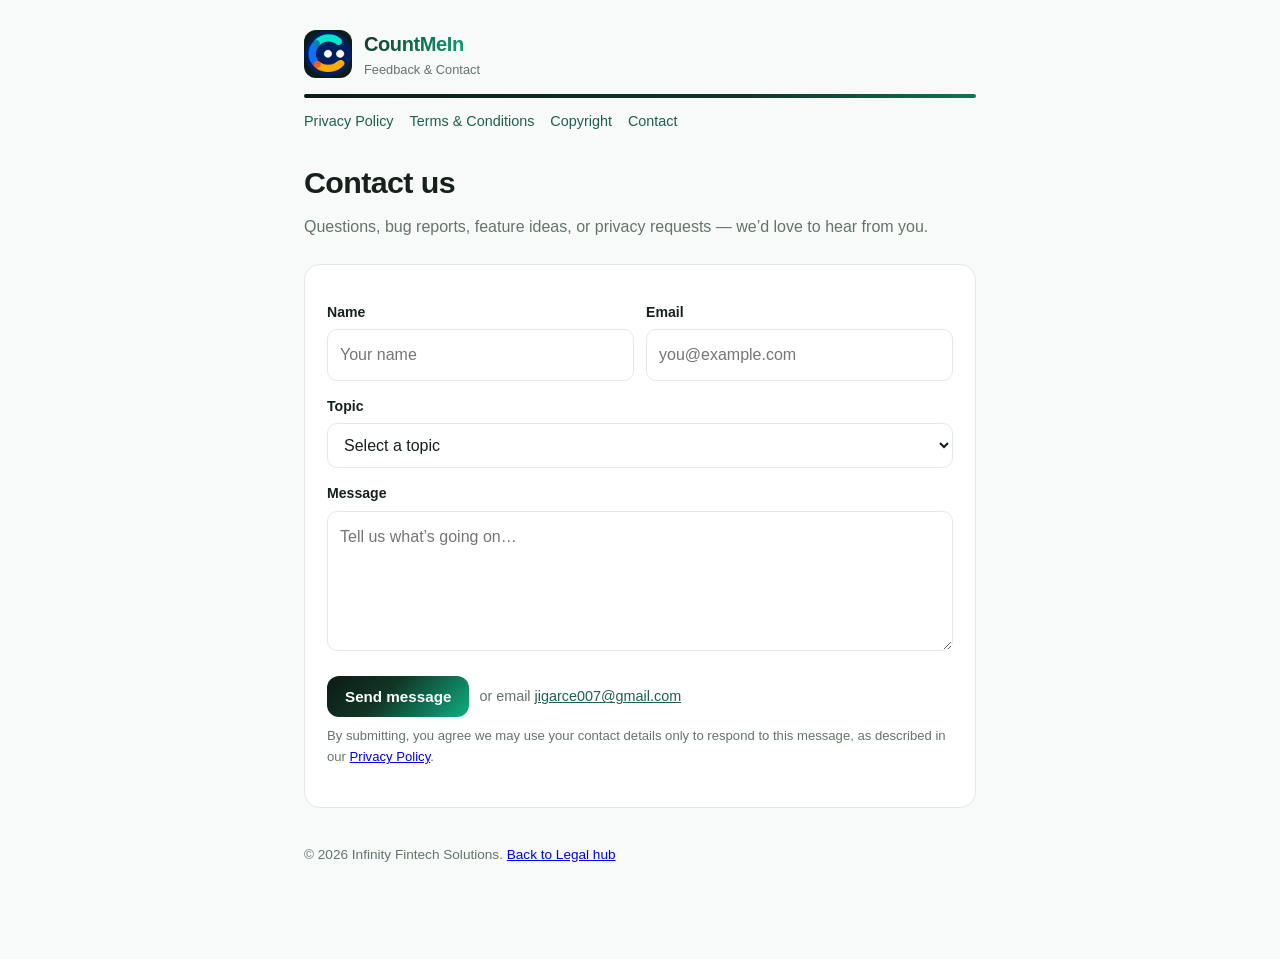
==== contact.html @ 488e845d "Tone down brand accents and add Contact/Feedback form. Replace the fake Monthly Spending card with a" ====
<!DOCTYPE html>
<html lang="en">
<head>
<meta charset="UTF-8">
<meta name="viewport" content="width=device-width, initial-scale=1.0">
<title>Contact &amp; Feedback | CountMeIn</title>
<meta name="description" content="Send feedback or contact Infinity Fintech Solutions about CountMeIn.">
<link rel="icon" href="logo.png" type="image/png">
<link rel="stylesheet" href="brand.css">
<style>
  :root {
    --bg: #F7FAF8;
    --card: #FFFFFF;
    --text: #17201A;
    --muted: #66736A;
    --border: #E3EAE5;
  }
  * { box-sizing: border-box; }
  body {
    margin: 0;
    font-family: -apple-system, BlinkMacSystemFont, "Segoe UI", Roboto, Helvetica, Arial, sans-serif;
    background: var(--bg);
    color: var(--text);
    line-height: 1.6;
  }
  .wrap { max-width: 720px; margin: 0 auto; padding: 28px 24px 80px; }
  h1 { font-size: 1.9rem; margin: 24px 0 8px; letter-spacing: -0.02em; }
  .lede { color: var(--muted); margin: 0 0 24px; }
  .panel {
    background: var(--card);
    border: 1px solid var(--border);
    border-radius: 16px;
    padding: 22px 22px 26px;
  }
  label {
    display: block;
    font-size: 0.88rem;
    font-weight: 600;
    margin: 14px 0 6px;
  }
  input, select, textarea {
    width: 100%;
    padding: 12px 12px;
    border: 1px solid var(--border);
    border-radius: 10px;
    font: inherit;
    background: #fff;
    color: var(--text);
  }
  input:focus, select:focus, textarea:focus {
    outline: 2px solid rgba(15, 175, 131, 0.35);
    border-color: var(--cmi-hero-3);
  }
  textarea { min-height: 140px; resize: vertical; }
  .row { display: grid; grid-template-columns: 1fr 1fr; gap: 12px; }
  @media (max-width: 560px) { .row { grid-template-columns: 1fr; } }
  .hint { font-size: 0.82rem; color: var(--muted); margin-top: 8px; }
  .actions { margin-top: 18px; display: flex; flex-wrap: wrap; gap: 10px; align-items: center; }
  .alt { font-size: 0.9rem; color: var(--muted); }
  .alt a { color: var(--accent); }
  footer {
    margin-top: 36px;
    color: var(--muted);
    font-size: 0.85rem;
  }
</style>
</head>
<body>
<div class="wrap">
  <a class="brand-lockup" href="index.html">
    <img src="logo.png" width="48" height="48" alt="CountMeIn logo">
    <div>
      <div class="name">CountMeIn</div>
      <div class="sub">Feedback &amp; Contact</div>
    </div>
  </a>
  <div class="brand-accent-bar" aria-hidden="true"></div>
  <nav class="legal-nav" aria-label="Legal documents">
    <a href="privacy.html">Privacy Policy</a>
    <a href="terms.html">Terms &amp; Conditions</a>
    <a href="copyright.html">Copyright</a>
    <a href="contact.html">Contact</a>
  </nav>

  <h1>Contact us</h1>
  <p class="lede">Questions, bug reports, feature ideas, or privacy requests — we’d love to hear from you.</p>

  <div class="panel">
    <!-- FormSubmit delivers to your inbox; confirm the first email from FormSubmit once. -->
    <form action="https://formsubmit.co/jigarce007@gmail.com" method="POST">
      <input type="hidden" name="_subject" value="CountMeIn website feedback">
      <input type="hidden" name="_captcha" value="false">
      <input type="hidden" name="_template" value="table">
      <input type="text" name="_honey" style="display:none" tabindex="-1" autocomplete="off">
      <input type="hidden" name="_next" value="https://jigarce007.github.io/spendly-web/contact.html?sent=1">

      <div class="row">
        <div>
          <label for="name">Name</label>
          <input id="name" name="name" type="text" required maxlength="80" placeholder="Your name" autocomplete="name">
        </div>
        <div>
          <label for="email">Email</label>
          <input id="email" name="email" type="email" required maxlength="120" placeholder="you@example.com" autocomplete="email">
        </div>
      </div>

      <label for="topic">Topic</label>
      <select id="topic" name="topic" required>
        <option value="" disabled selected>Select a topic</option>
        <option>General feedback</option>
        <option>Bug report</option>
        <option>Feature request</option>
        <option>Account / data deletion</option>
        <option>Privacy question</option>
        <option>Business / partnership</option>
        <option>Other</option>
      </select>

      <label for="message">Message</label>
      <textarea id="message" name="message" required maxlength="4000" placeholder="Tell us what’s going on…"></textarea>

      <div class="actions">
        <button class="brand-btn" type="submit">Send message</button>
        <span class="alt">or email <a href="mailto:jigarce007@gmail.com">jigarce007@gmail.com</a></span>
      </div>
      <p class="hint">By submitting, you agree we may use your contact details only to respond to this message, as described in our <a href="privacy.html">Privacy Policy</a>.</p>
    </form>
  </div>

  <footer>
    <p id="sentNote" style="display:none;color:#15803D;font-weight:600;">Thanks — your message was sent. We’ll get back to you soon.</p>
    <p>&copy; 2026 Infinity Fintech Solutions. <a href="index.html">Back to Legal hub</a></p>
  </footer>
</div>
<script>
  if (new URLSearchParams(location.search).get('sent') === '1') {
    document.getElementById('sentNote').style.display = 'block';
  }
</script>
</body>
</html>
---- brand.css ----
/* CountMeIn brand accents — hero gradient colors from the app (not a fake spending card) */
:root {
  --cmi-hero-1: #0B1B15;
  --cmi-hero-2: #123626;
  --cmi-hero-3: #0FAF83;
  --cmi-neon-green: #2BF5B0;
  --cmi-neon-cyan: #3FD8FF;
  --cmi-ease: cubic-bezier(0.4, 0, 0.2, 1);
  --accent: #1e5f4f;
  --muted: #5a5a5a;
}

.site-header {
  display: flex;
  align-items: center;
  justify-content: space-between;
  gap: 16px;
  flex-wrap: wrap;
  margin-bottom: 8px;
}

.brand-lockup {
  display: flex;
  align-items: center;
  gap: 12px;
  text-decoration: none;
  color: inherit;
}

.brand-lockup img {
  width: 48px;
  height: 48px;
  border-radius: 12px;
  object-fit: contain;
  background: var(--cmi-hero-1);
}

.brand-lockup .name {
  font-size: 1.25rem;
  font-weight: 700;
  letter-spacing: -0.02em;
  background: linear-gradient(120deg, var(--cmi-hero-2), var(--cmi-hero-3));
  -webkit-background-clip: text;
  background-clip: text;
  color: transparent;
}

.brand-lockup .sub {
  font-size: 0.8rem;
  color: var(--muted);
}

/* Thin animated brand bar — same colors as Monthly Spending card gradient */
.brand-accent-bar {
  height: 4px;
  width: 100%;
  border-radius: 999px;
  background: linear-gradient(90deg, var(--cmi-hero-1), var(--cmi-hero-2), var(--cmi-hero-3), var(--cmi-neon-cyan));
  background-size: 200% 100%;
  animation: brandShimmer 2.8s var(--cmi-ease) infinite alternate;
  margin: 14px 0 8px;
}

.brand-btn {
  display: inline-block;
  padding: 12px 18px;
  border: none;
  border-radius: 12px;
  background: linear-gradient(135deg, var(--cmi-hero-1), var(--cmi-hero-2) 42%, var(--cmi-hero-3));
  color: #fff;
  font-weight: 600;
  text-decoration: none;
  cursor: pointer;
  font-size: 0.95rem;
}

.brand-btn:hover { filter: brightness(1.05); }

.legal-nav {
  display: flex;
  flex-wrap: wrap;
  gap: 10px 16px;
  margin: 12px 0 0;
  font-size: 0.9rem;
}

.legal-nav a {
  color: var(--accent);
  text-decoration: none;
}

.legal-nav a:hover { text-decoration: underline; }

@keyframes brandShimmer {
  from { background-position: 0% 50%; }
  to { background-position: 100% 50%; }
}

@media (prefers-reduced-motion: reduce) {
  .brand-accent-bar { animation: none; }
}
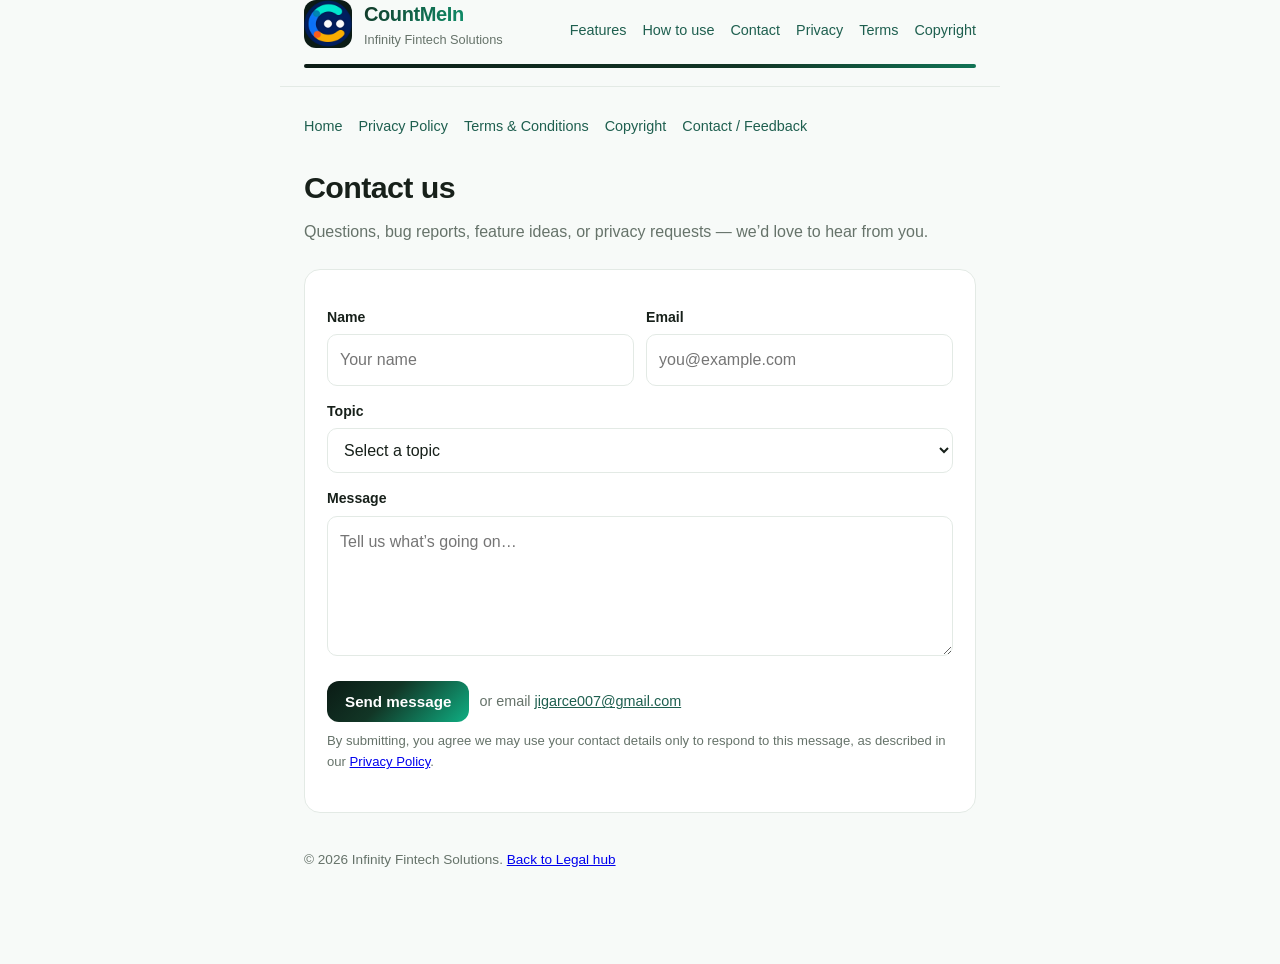
==== commit 3611ac42: "Expand homepage with features and how-to; unify brand chrome across pages. Turn the legal hub into a" ====
--- a/contact.html
+++ b/contact.html
@@ -22,6 +22,16 @@
     background: var(--bg);
     color: var(--text);
     line-height: 1.6;
+  }
+
+  .doc-top {
+    background: var(--bg);
+    border-bottom: 1px solid var(--border);
+    margin: -48px -24px 28px;
+    padding: 18px 24px 10px;
+  }
+  @media (max-width: 640px) {
+    .doc-top { margin-left: -24px; margin-right: -24px; }
   }
   .wrap { max-width: 720px; margin: 0 auto; padding: 28px 24px 80px; }
   h1 { font-size: 1.9rem; margin: 24px 0 8px; letter-spacing: -0.02em; }
@@ -67,20 +77,36 @@
 </head>
 <body>
 <div class="wrap">
-  <a class="brand-lockup" href="index.html">
-    <img src="logo.png" width="48" height="48" alt="CountMeIn logo">
-    <div>
-      <div class="name">CountMeIn</div>
-      <div class="sub">Feedback &amp; Contact</div>
+<header class="doc-top">
+  <div class="doc-top-inner">
+    <div class="site-header">
+      <a class="brand-lockup" href="index.html">
+        <img src="logo.png" width="48" height="48" alt="CountMeIn logo">
+        <div>
+          <div class="name">CountMeIn</div>
+          <div class="sub">Infinity Fintech Solutions</div>
+        </div>
+      </a>
+      <nav class="legal-nav" aria-label="Site">
+        <a href="index.html#features">Features</a>
+        <a href="index.html#how-to">How to use</a>
+        <a href="contact.html">Contact</a>
+        <a href="privacy.html">Privacy</a>
+        <a href="terms.html">Terms</a>
+        <a href="copyright.html">Copyright</a>
+      </nav>
     </div>
-  </a>
-  <div class="brand-accent-bar" aria-hidden="true"></div>
-  <nav class="legal-nav" aria-label="Legal documents">
-    <a href="privacy.html">Privacy Policy</a>
-    <a href="terms.html">Terms &amp; Conditions</a>
-    <a href="copyright.html">Copyright</a>
-    <a href="contact.html">Contact</a>
-  </nav>
+    <div class="brand-accent-bar" aria-hidden="true"></div>
+  </div>
+</header>
+
+    <nav class="legal-nav" aria-label="Legal documents">
+      <a href="index.html">Home</a>
+      <a href="privacy.html">Privacy Policy</a>
+      <a href="terms.html">Terms &amp; Conditions</a>
+      <a href="copyright.html">Copyright</a>
+      <a href="contact.html">Contact / Feedback</a>
+    </nav>
 
   <h1>Contact us</h1>
   <p class="lede">Questions, bug reports, feature ideas, or privacy requests — we’d love to hear from you.</p>
--- a/brand.css
+++ b/brand.css
@@ -1,4 +1,4 @@
-/* CountMeIn brand accents — hero gradient colors from the app (not a fake spending card) */
+/* CountMeIn brand + landing styles */
 :root {
   --cmi-hero-1: #0B1B15;
   --cmi-hero-2: #123626;
@@ -8,6 +8,20 @@
   --cmi-ease: cubic-bezier(0.4, 0, 0.2, 1);
   --accent: #1e5f4f;
   --muted: #5a5a5a;
+  --text: #17201A;
+  --bg: #F7FAF8;
+  --card: #FFFFFF;
+  --border: #E3EAE5;
+}
+
+* { box-sizing: border-box; }
+
+body.landing {
+  margin: 0;
+  font-family: -apple-system, BlinkMacSystemFont, "Segoe UI", Roboto, Helvetica, Arial, sans-serif;
+  background: var(--bg);
+  color: var(--text);
+  line-height: 1.65;
 }
 
 .site-header {
@@ -16,7 +30,6 @@
   justify-content: space-between;
   gap: 16px;
   flex-wrap: wrap;
-  margin-bottom: 8px;
 }
 
 .brand-lockup {
@@ -50,7 +63,6 @@
   color: var(--muted);
 }
 
-/* Thin animated brand bar — same colors as Monthly Spending card gradient */
 .brand-accent-bar {
   height: 4px;
   width: 100%;
@@ -74,6 +86,12 @@
   font-size: 0.95rem;
 }
 
+.brand-btn.secondary {
+  background: #fff;
+  color: var(--accent);
+  border: 1px solid var(--border);
+}
+
 .brand-btn:hover { filter: brightness(1.05); }
 
 .legal-nav {
@@ -99,3 +117,249 @@
 @media (prefers-reduced-motion: reduce) {
   .brand-accent-bar { animation: none; }
 }
+
+/* Landing layout */
+.topbar {
+  background: var(--card);
+  border-bottom: 1px solid var(--border);
+  position: sticky;
+  top: 0;
+  z-index: 20;
+}
+
+.topbar-inner {
+  max-width: 1040px;
+  margin: 0 auto;
+  padding: 16px 24px 12px;
+}
+
+.top-nav {
+  display: flex;
+  flex-wrap: wrap;
+  gap: 12px 18px;
+  align-items: center;
+  font-size: 0.92rem;
+}
+
+.top-nav a {
+  color: var(--muted);
+  text-decoration: none;
+}
+
+.top-nav a:hover { color: var(--accent); }
+
+.page {
+  max-width: 1040px;
+  margin: 0 auto;
+  padding: 28px 24px 80px;
+}
+
+.hero {
+  display: grid;
+  grid-template-columns: 1.15fr 0.85fr;
+  gap: 28px;
+  align-items: center;
+  margin: 12px 0 48px;
+}
+
+@media (max-width: 800px) {
+  .hero { grid-template-columns: 1fr; }
+}
+
+.hero h1 {
+  font-size: clamp(2rem, 4vw, 2.7rem);
+  line-height: 1.15;
+  letter-spacing: -0.03em;
+  margin: 0 0 14px;
+}
+
+.hero .lead {
+  color: var(--muted);
+  font-size: 1.05rem;
+  margin: 0 0 20px;
+  max-width: 48ch;
+}
+
+.hero-actions {
+  display: flex;
+  flex-wrap: wrap;
+  gap: 10px;
+}
+
+.hero-visual {
+  border-radius: 20px;
+  overflow: hidden;
+  border: 1px solid var(--border);
+  background: linear-gradient(160deg, var(--cmi-hero-1), var(--cmi-hero-2) 50%, #0a2f24);
+  padding: 18px;
+  min-height: 280px;
+  display: flex;
+  align-items: center;
+  justify-content: center;
+}
+
+.hero-visual img {
+  width: min(100%, 280px);
+  height: auto;
+  border-radius: 18px;
+  box-shadow: 0 18px 40px rgba(0,0,0,.28);
+}
+
+.section {
+  margin: 56px 0;
+}
+
+.section h2 {
+  font-size: 1.55rem;
+  margin: 0 0 8px;
+  letter-spacing: -0.02em;
+}
+
+.section .section-lead {
+  color: var(--muted);
+  margin: 0 0 22px;
+  max-width: 60ch;
+}
+
+.feature-grid {
+  display: grid;
+  grid-template-columns: repeat(auto-fit, minmax(230px, 1fr));
+  gap: 14px;
+}
+
+.feature {
+  background: var(--card);
+  border: 1px solid var(--border);
+  border-radius: 14px;
+  padding: 18px 18px 16px;
+}
+
+.feature .icon {
+  width: 36px;
+  height: 36px;
+  border-radius: 10px;
+  display: grid;
+  place-items: center;
+  margin-bottom: 10px;
+  background: linear-gradient(135deg, rgba(18,54,38,.12), rgba(15,175,131,.18));
+  color: var(--accent);
+  font-weight: 700;
+  font-size: 0.85rem;
+}
+
+.feature h3 {
+  margin: 0 0 6px;
+  font-size: 1.05rem;
+}
+
+.feature p {
+  margin: 0;
+  color: var(--muted);
+  font-size: 0.94rem;
+}
+
+.steps {
+  display: grid;
+  gap: 12px;
+}
+
+.step {
+  display: grid;
+  grid-template-columns: 42px 1fr;
+  gap: 14px;
+  background: var(--card);
+  border: 1px solid var(--border);
+  border-radius: 14px;
+  padding: 16px;
+}
+
+.step .num {
+  width: 42px;
+  height: 42px;
+  border-radius: 12px;
+  display: grid;
+  place-items: center;
+  color: #fff;
+  font-weight: 700;
+  background: linear-gradient(135deg, var(--cmi-hero-1), var(--cmi-hero-3));
+}
+
+.step h3 { margin: 0 0 4px; font-size: 1.02rem; }
+.step p { margin: 0; color: var(--muted); font-size: 0.94rem; }
+
+.split {
+  display: grid;
+  grid-template-columns: 1fr 1fr;
+  gap: 18px;
+  align-items: center;
+}
+
+@media (max-width: 800px) {
+  .split { grid-template-columns: 1fr; }
+}
+
+.split img {
+  width: 100%;
+  border-radius: 16px;
+  border: 1px solid var(--border);
+  background: #fff;
+}
+
+.pill-row {
+  display: flex;
+  flex-wrap: wrap;
+  gap: 8px;
+  margin-top: 12px;
+}
+
+.pill {
+  font-size: 0.8rem;
+  padding: 6px 10px;
+  border-radius: 999px;
+  background: #EFFAF2;
+  color: var(--accent);
+  border: 1px solid #D8EEE2;
+}
+
+.faq details {
+  background: var(--card);
+  border: 1px solid var(--border);
+  border-radius: 12px;
+  padding: 12px 14px;
+  margin-bottom: 10px;
+}
+
+.faq summary {
+  cursor: pointer;
+  font-weight: 600;
+}
+
+.faq p {
+  color: var(--muted);
+  margin: 10px 0 4px;
+}
+
+.cta-band {
+  margin-top: 48px;
+  padding: 28px 24px;
+  border-radius: 18px;
+  color: #fff;
+  background: linear-gradient(135deg, var(--cmi-hero-1), var(--cmi-hero-2) 40%, var(--cmi-hero-3));
+}
+
+.cta-band h2 { margin: 0 0 8px; color: #fff; }
+.cta-band p { margin: 0 0 16px; color: rgba(255,255,255,.85); }
+
+.cta-band .brand-btn.secondary {
+  border: none;
+}
+
+.footer {
+  margin-top: 48px;
+  padding-top: 20px;
+  border-top: 1px solid var(--border);
+  color: var(--muted);
+  font-size: 0.88rem;
+}
+
+.footer a { color: var(--accent); }
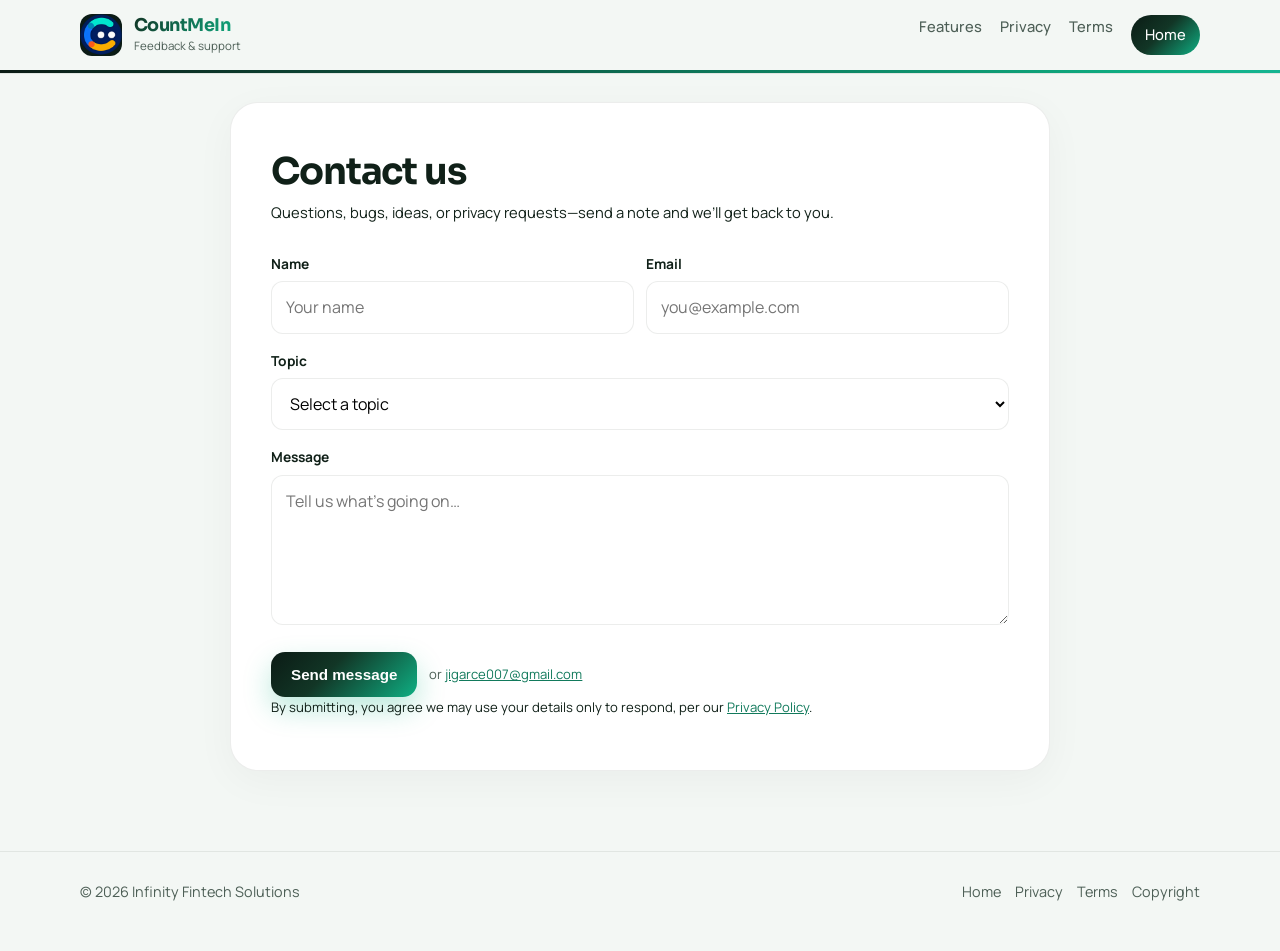
==== commit cfa5fb30: "Redesign CountMeIn web pages into a polished product site. Replace the blog-like layout with a brand" ====
--- a/contact.html
+++ b/contact.html
@@ -7,112 +7,32 @@
 <meta name="description" content="Send feedback or contact Infinity Fintech Solutions about CountMeIn.">
 <link rel="icon" href="logo.png" type="image/png">
 <link rel="stylesheet" href="brand.css">
-<style>
-  :root {
-    --bg: #F7FAF8;
-    --card: #FFFFFF;
-    --text: #17201A;
-    --muted: #66736A;
-    --border: #E3EAE5;
-  }
-  * { box-sizing: border-box; }
-  body {
-    margin: 0;
-    font-family: -apple-system, BlinkMacSystemFont, "Segoe UI", Roboto, Helvetica, Arial, sans-serif;
-    background: var(--bg);
-    color: var(--text);
-    line-height: 1.6;
-  }
-
-  .doc-top {
-    background: var(--bg);
-    border-bottom: 1px solid var(--border);
-    margin: -48px -24px 28px;
-    padding: 18px 24px 10px;
-  }
-  @media (max-width: 640px) {
-    .doc-top { margin-left: -24px; margin-right: -24px; }
-  }
-  .wrap { max-width: 720px; margin: 0 auto; padding: 28px 24px 80px; }
-  h1 { font-size: 1.9rem; margin: 24px 0 8px; letter-spacing: -0.02em; }
-  .lede { color: var(--muted); margin: 0 0 24px; }
-  .panel {
-    background: var(--card);
-    border: 1px solid var(--border);
-    border-radius: 16px;
-    padding: 22px 22px 26px;
-  }
-  label {
-    display: block;
-    font-size: 0.88rem;
-    font-weight: 600;
-    margin: 14px 0 6px;
-  }
-  input, select, textarea {
-    width: 100%;
-    padding: 12px 12px;
-    border: 1px solid var(--border);
-    border-radius: 10px;
-    font: inherit;
-    background: #fff;
-    color: var(--text);
-  }
-  input:focus, select:focus, textarea:focus {
-    outline: 2px solid rgba(15, 175, 131, 0.35);
-    border-color: var(--cmi-hero-3);
-  }
-  textarea { min-height: 140px; resize: vertical; }
-  .row { display: grid; grid-template-columns: 1fr 1fr; gap: 12px; }
-  @media (max-width: 560px) { .row { grid-template-columns: 1fr; } }
-  .hint { font-size: 0.82rem; color: var(--muted); margin-top: 8px; }
-  .actions { margin-top: 18px; display: flex; flex-wrap: wrap; gap: 10px; align-items: center; }
-  .alt { font-size: 0.9rem; color: var(--muted); }
-  .alt a { color: var(--accent); }
-  footer {
-    margin-top: 36px;
-    color: var(--muted);
-    font-size: 0.85rem;
-  }
-</style>
 </head>
-<body>
-<div class="wrap">
-<header class="doc-top">
-  <div class="doc-top-inner">
-    <div class="site-header">
-      <a class="brand-lockup" href="index.html">
-        <img src="logo.png" width="48" height="48" alt="CountMeIn logo">
-        <div>
-          <div class="name">CountMeIn</div>
-          <div class="sub">Infinity Fintech Solutions</div>
-        </div>
-      </a>
-      <nav class="legal-nav" aria-label="Site">
-        <a href="index.html#features">Features</a>
-        <a href="index.html#how-to">How to use</a>
-        <a href="contact.html">Contact</a>
-        <a href="privacy.html">Privacy</a>
-        <a href="terms.html">Terms</a>
-        <a href="copyright.html">Copyright</a>
-      </nav>
-    </div>
-    <div class="brand-accent-bar" aria-hidden="true"></div>
+<body class="legal-page">
+<header class="topbar">
+  <div class="topbar-inner">
+    <a class="brand-lockup" href="index.html">
+      <img src="logo.png" width="42" height="42" alt="CountMeIn logo">
+      <div>
+        <div class="brand-name">CountMeIn</div>
+        <div class="brand-sub">Feedback &amp; support</div>
+      </div>
+    </a>
+    <nav class="top-nav" aria-label="Primary">
+      <a href="index.html#features">Features</a>
+      <a href="privacy.html">Privacy</a>
+      <a href="terms.html">Terms</a>
+      <a class="nav-cta" href="index.html">Home</a>
+    </nav>
   </div>
+  <div class="accent-line" aria-hidden="true"></div>
 </header>
 
-    <nav class="legal-nav" aria-label="Legal documents">
-      <a href="index.html">Home</a>
-      <a href="privacy.html">Privacy Policy</a>
-      <a href="terms.html">Terms &amp; Conditions</a>
-      <a href="copyright.html">Copyright</a>
-      <a href="contact.html">Contact / Feedback</a>
-    </nav>
+<div class="legal-shell">
+  <div class="doc-card form-panel">
+    <h1>Contact us</h1>
+    <p class="legal-meta">Questions, bugs, ideas, or privacy requests—send a note and we’ll get back to you.</p>
 
-  <h1>Contact us</h1>
-  <p class="lede">Questions, bug reports, feature ideas, or privacy requests — we’d love to hear from you.</p>
-
-  <div class="panel">
-    <!-- FormSubmit delivers to your inbox; confirm the first email from FormSubmit once. -->
     <form action="https://formsubmit.co/jigarce007@gmail.com" method="POST">
       <input type="hidden" name="_subject" value="CountMeIn website feedback">
       <input type="hidden" name="_captcha" value="false">
@@ -120,7 +40,7 @@
       <input type="text" name="_honey" style="display:none" tabindex="-1" autocomplete="off">
       <input type="hidden" name="_next" value="https://jigarce007.github.io/spendly-web/contact.html?sent=1">
 
-      <div class="row">
+      <div class="form-row">
         <div>
           <label for="name">Name</label>
           <input id="name" name="name" type="text" required maxlength="80" placeholder="Your name" autocomplete="name">
@@ -146,19 +66,27 @@
       <label for="message">Message</label>
       <textarea id="message" name="message" required maxlength="4000" placeholder="Tell us what’s going on…"></textarea>
 
-      <div class="actions">
-        <button class="brand-btn" type="submit">Send message</button>
-        <span class="alt">or email <a href="mailto:jigarce007@gmail.com">jigarce007@gmail.com</a></span>
+      <div class="form-actions">
+        <button class="btn btn-primary" type="submit">Send message</button>
+        <span class="form-hint" style="margin:0">or <a href="mailto:jigarce007@gmail.com">jigarce007@gmail.com</a></span>
       </div>
-      <p class="hint">By submitting, you agree we may use your contact details only to respond to this message, as described in our <a href="privacy.html">Privacy Policy</a>.</p>
+      <p class="form-hint">By submitting, you agree we may use your details only to respond, per our <a href="privacy.html">Privacy Policy</a>.</p>
     </form>
+    <p id="sentNote" style="display:none;color:#127a5c;font-weight:700;margin-top:18px">Thanks — your message was sent.</p>
   </div>
+</div>
 
-  <footer>
-    <p id="sentNote" style="display:none;color:#15803D;font-weight:600;">Thanks — your message was sent. We’ll get back to you soon.</p>
-    <p>&copy; 2026 Infinity Fintech Solutions. <a href="index.html">Back to Legal hub</a></p>
-  </footer>
-</div>
+<footer class="footer">
+  <div class="container footer-row">
+    <div>© 2026 Infinity Fintech Solutions</div>
+    <div class="footer-links">
+      <a href="index.html">Home</a>
+      <a href="privacy.html">Privacy</a>
+      <a href="terms.html">Terms</a>
+      <a href="copyright.html">Copyright</a>
+    </div>
+  </div>
+</footer>
 <script>
   if (new URLSearchParams(location.search).get('sent') === '1') {
     document.getElementById('sentNote').style.display = 'block';
--- a/brand.css
+++ b/brand.css
@@ -1,365 +1,617 @@
-/* CountMeIn brand + landing styles */
+@import url('https://fonts.googleapis.com/css2?family=Manrope:wght@400;500;600;700&family=Sora:wght@500;600;700&display=swap');
+
 :root {
-  --cmi-hero-1: #0B1B15;
-  --cmi-hero-2: #123626;
-  --cmi-hero-3: #0FAF83;
-  --cmi-neon-green: #2BF5B0;
-  --cmi-neon-cyan: #3FD8FF;
-  --cmi-ease: cubic-bezier(0.4, 0, 0.2, 1);
-  --accent: #1e5f4f;
-  --muted: #5a5a5a;
-  --text: #17201A;
-  --bg: #F7FAF8;
-  --card: #FFFFFF;
-  --border: #E3EAE5;
+  --cmi-1: #07140f;
+  --cmi-2: #0b1b15;
+  --cmi-3: #123626;
+  --cmi-4: #0faf83;
+  --cmi-5: #2bf5b0;
+  --cmi-6: #3fd8ff;
+  --ink: #102018;
+  --ink-soft: #4d5f56;
+  --paper: #f3f7f4;
+  --surface: #ffffff;
+  --line: rgba(16, 32, 24, 0.08);
+  --shadow: 0 24px 60px rgba(7, 20, 15, 0.14);
+  --radius: 22px;
+  --ease: cubic-bezier(0.4, 0, 0.2, 1);
+  --container: 1120px;
+  --gutter: clamp(20px, 4vw, 40px);
+  --section-y: clamp(72px, 10vw, 120px);
+  --accent: #127a5c;
 }
 
 * { box-sizing: border-box; }
-
-body.landing {
+html { scroll-behavior: smooth; }
+body {
   margin: 0;
-  font-family: -apple-system, BlinkMacSystemFont, "Segoe UI", Roboto, Helvetica, Arial, sans-serif;
-  background: var(--bg);
-  color: var(--text);
-  line-height: 1.65;
-}
-
-.site-header {
+  font-family: Manrope, system-ui, sans-serif;
+  color: var(--ink);
+  background: var(--paper);
+  line-height: 1.6;
+  -webkit-font-smoothing: antialiased;
+}
+img { max-width: 100%; display: block; }
+a { color: var(--accent); }
+h1, h2, h3, .brand-name {
+  font-family: Sora, Manrope, sans-serif;
+  letter-spacing: -0.03em;
+  line-height: 1.15;
+}
+
+.container {
+  width: min(var(--container), calc(100% - 2 * var(--gutter)));
+  margin-inline: auto;
+}
+
+/* ——— Nav ——— */
+.topbar {
+  position: sticky;
+  top: 0;
+  z-index: 50;
+  backdrop-filter: blur(16px);
+  background: rgba(243, 247, 244, 0.82);
+  border-bottom: 1px solid var(--line);
+}
+.topbar-inner {
+  width: min(var(--container), calc(100% - 2 * var(--gutter)));
+  margin: 0 auto;
+  padding: 14px 0;
   display: flex;
   align-items: center;
   justify-content: space-between;
   gap: 16px;
-  flex-wrap: wrap;
-}
-
+}
 .brand-lockup {
   display: flex;
   align-items: center;
   gap: 12px;
   text-decoration: none;
   color: inherit;
-}
-
+  min-width: 0;
+}
 .brand-lockup img {
-  width: 48px;
-  height: 48px;
+  width: 42px;
+  height: 42px;
   border-radius: 12px;
-  object-fit: contain;
-  background: var(--cmi-hero-1);
-}
-
-.brand-lockup .name {
-  font-size: 1.25rem;
+  background: var(--cmi-2);
+}
+.brand-name {
+  font-size: 1.1rem;
   font-weight: 700;
-  letter-spacing: -0.02em;
-  background: linear-gradient(120deg, var(--cmi-hero-2), var(--cmi-hero-3));
+  background: linear-gradient(120deg, var(--cmi-3), var(--cmi-4));
   -webkit-background-clip: text;
   background-clip: text;
   color: transparent;
 }
-
-.brand-lockup .sub {
-  font-size: 0.8rem;
-  color: var(--muted);
-}
-
-.brand-accent-bar {
-  height: 4px;
+.brand-sub {
+  font-size: 0.72rem;
+  color: var(--ink-soft);
+  margin-top: 2px;
+}
+.top-nav {
+  display: flex;
+  flex-wrap: wrap;
+  gap: 8px 18px;
+  justify-content: flex-end;
+}
+.top-nav a {
+  text-decoration: none;
+  color: var(--ink-soft);
+  font-size: 0.92rem;
+  font-weight: 500;
+}
+.top-nav a:hover { color: var(--ink); }
+.top-nav .nav-cta {
+  padding: 8px 14px;
+  border-radius: 999px;
+  background: linear-gradient(135deg, var(--cmi-2), var(--cmi-3) 45%, var(--cmi-4));
+  color: #fff !important;
+}
+
+.accent-line {
+  height: 3px;
   width: 100%;
-  border-radius: 999px;
-  background: linear-gradient(90deg, var(--cmi-hero-1), var(--cmi-hero-2), var(--cmi-hero-3), var(--cmi-neon-cyan));
-  background-size: 200% 100%;
-  animation: brandShimmer 2.8s var(--cmi-ease) infinite alternate;
-  margin: 14px 0 8px;
-}
-
-.brand-btn {
-  display: inline-block;
-  padding: 12px 18px;
-  border: none;
-  border-radius: 12px;
-  background: linear-gradient(135deg, var(--cmi-hero-1), var(--cmi-hero-2) 42%, var(--cmi-hero-3));
-  color: #fff;
-  font-weight: 600;
-  text-decoration: none;
-  cursor: pointer;
-  font-size: 0.95rem;
-}
-
-.brand-btn.secondary {
-  background: #fff;
-  color: var(--accent);
-  border: 1px solid var(--border);
-}
-
-.brand-btn:hover { filter: brightness(1.05); }
-
-.legal-nav {
-  display: flex;
-  flex-wrap: wrap;
-  gap: 10px 16px;
-  margin: 12px 0 0;
-  font-size: 0.9rem;
-}
-
-.legal-nav a {
-  color: var(--accent);
-  text-decoration: none;
-}
-
-.legal-nav a:hover { text-decoration: underline; }
-
-@keyframes brandShimmer {
+  background: linear-gradient(90deg, var(--cmi-2), var(--cmi-4), var(--cmi-6));
+  background-size: 180% 100%;
+  animation: shimmer 3s var(--ease) infinite alternate;
+}
+@keyframes shimmer {
   from { background-position: 0% 50%; }
   to { background-position: 100% 50%; }
 }
 
-@media (prefers-reduced-motion: reduce) {
-  .brand-accent-bar { animation: none; }
-}
-
-/* Landing layout */
-.topbar {
-  background: var(--card);
-  border-bottom: 1px solid var(--border);
-  position: sticky;
-  top: 0;
-  z-index: 20;
-}
-
-.topbar-inner {
-  max-width: 1040px;
+.btn {
+  display: inline-flex;
+  align-items: center;
+  justify-content: center;
+  gap: 8px;
+  padding: 14px 20px;
+  border-radius: 14px;
+  border: 0;
+  text-decoration: none;
+  font-weight: 700;
+  font-size: 0.95rem;
+  cursor: pointer;
+  transition: transform .15s var(--ease), filter .15s var(--ease);
+}
+.btn:hover { transform: translateY(-1px); filter: brightness(1.04); }
+.btn-primary {
+  color: #fff;
+  background: linear-gradient(135deg, var(--cmi-2), var(--cmi-3) 40%, var(--cmi-4));
+  box-shadow: 0 12px 28px rgba(15, 175, 131, 0.28);
+}
+.btn-ghost {
+  color: var(--ink);
+  background: rgba(255,255,255,0.72);
+  border: 1px solid var(--line);
+}
+.btn-on-dark {
+  color: var(--cmi-2);
+  background: #fff;
+}
+
+/* ——— Landing hero ——— */
+.hero {
+  position: relative;
+  overflow: hidden;
+  color: #fff;
+  background:
+    radial-gradient(ellipse 70% 80% at 85% 20%, rgba(63, 216, 255, 0.18), transparent 55%),
+    radial-gradient(ellipse 60% 70% at 10% 80%, rgba(43, 245, 176, 0.16), transparent 50%),
+    linear-gradient(145deg, var(--cmi-1) 0%, var(--cmi-2) 40%, var(--cmi-3) 75%, #0a3d2d 100%);
+  padding: clamp(56px, 9vw, 110px) 0 clamp(64px, 10vw, 120px);
+}
+.hero::after {
+  content: "";
+  position: absolute;
+  inset: auto 0 0;
+  height: 80px;
+  background: linear-gradient(to bottom, transparent, var(--paper));
+  pointer-events: none;
+}
+.hero-grid {
+  display: grid;
+  grid-template-columns: 1.15fr 0.85fr;
+  gap: clamp(28px, 5vw, 56px);
+  align-items: center;
+}
+@media (max-width: 860px) {
+  .hero-grid { grid-template-columns: 1fr; }
+  .top-nav { display: none; }
+}
+.hero-kicker {
+  display: inline-flex;
+  align-items: center;
+  gap: 8px;
+  padding: 6px 12px;
+  border-radius: 999px;
+  background: rgba(255,255,255,0.08);
+  border: 1px solid rgba(255,255,255,0.12);
+  color: rgba(255,255,255,0.86);
+  font-size: 0.8rem;
+  font-weight: 600;
+  margin-bottom: 18px;
+}
+.hero h1 {
+  margin: 0 0 16px;
+  font-size: clamp(2.4rem, 5.5vw, 3.6rem);
+  color: #fff;
+  max-width: 11ch;
+}
+.hero .lead {
+  margin: 0 0 28px;
+  color: rgba(255,255,255,0.78);
+  font-size: 1.08rem;
+  max-width: 38ch;
+}
+.hero-actions {
+  display: flex;
+  flex-wrap: wrap;
+  gap: 12px;
+  margin-bottom: 28px;
+}
+.hero-meta {
+  display: flex;
+  flex-wrap: wrap;
+  gap: 10px 18px;
+  color: rgba(255,255,255,0.7);
+  font-size: 0.88rem;
+}
+.hero-meta span::before {
+  content: "";
+  display: inline-block;
+  width: 6px;
+  height: 6px;
+  border-radius: 50%;
+  background: var(--cmi-5);
+  margin-right: 8px;
+  vertical-align: middle;
+}
+
+.phone-frame {
   margin: 0 auto;
-  padding: 16px 24px 12px;
-}
-
-.top-nav {
-  display: flex;
-  flex-wrap: wrap;
-  gap: 12px 18px;
-  align-items: center;
-  font-size: 0.92rem;
-}
-
-.top-nav a {
-  color: var(--muted);
-  text-decoration: none;
-}
-
-.top-nav a:hover { color: var(--accent); }
-
-.page {
-  max-width: 1040px;
-  margin: 0 auto;
-  padding: 28px 24px 80px;
-}
-
-.hero {
-  display: grid;
-  grid-template-columns: 1.15fr 0.85fr;
-  gap: 28px;
-  align-items: center;
-  margin: 12px 0 48px;
-}
-
-@media (max-width: 800px) {
-  .hero { grid-template-columns: 1fr; }
-}
-
-.hero h1 {
-  font-size: clamp(2rem, 4vw, 2.7rem);
-  line-height: 1.15;
-  letter-spacing: -0.03em;
-  margin: 0 0 14px;
-}
-
-.hero .lead {
-  color: var(--muted);
+  width: min(100%, 320px);
+  padding: 12px;
+  border-radius: 36px;
+  background: rgba(255,255,255,0.08);
+  border: 1px solid rgba(255,255,255,0.14);
+  box-shadow: var(--shadow);
+  backdrop-filter: blur(8px);
+  animation: floatIn 900ms var(--ease) both;
+}
+.phone-frame img {
+  width: 100%;
+  border-radius: 28px;
+  background: #0a1f18;
+}
+@keyframes floatIn {
+  from { opacity: 0; transform: translateY(18px) scale(0.98); }
+  to { opacity: 1; transform: none; }
+}
+
+/* ——— Sections ——— */
+.section {
+  padding: var(--section-y) 0;
+}
+.section-head {
+  max-width: 640px;
+  margin-bottom: clamp(28px, 4vw, 44px);
+}
+.section-head h2 {
+  margin: 0 0 12px;
+  font-size: clamp(1.7rem, 3vw, 2.25rem);
+}
+.section-head p {
+  margin: 0;
+  color: var(--ink-soft);
   font-size: 1.05rem;
-  margin: 0 0 20px;
-  max-width: 48ch;
-}
-
-.hero-actions {
-  display: flex;
-  flex-wrap: wrap;
-  gap: 10px;
-}
-
-.hero-visual {
-  border-radius: 20px;
+}
+
+.bento {
+  display: grid;
+  grid-template-columns: repeat(12, 1fr);
+  gap: 14px;
+}
+.tile {
+  grid-column: span 4;
+  background: var(--surface);
+  border: 1px solid var(--line);
+  border-radius: var(--radius);
+  padding: 24px 24px 22px;
+  min-height: 170px;
+  display: flex;
+  flex-direction: column;
+  justify-content: space-between;
+  transition: border-color .2s var(--ease), transform .2s var(--ease);
+}
+.tile:hover {
+  border-color: rgba(15, 175, 131, 0.35);
+  transform: translateY(-2px);
+}
+.tile.wide { grid-column: span 8; }
+.tile.tall { min-height: 220px; }
+@media (max-width: 900px) {
+  .tile, .tile.wide { grid-column: span 6; }
+}
+@media (max-width: 620px) {
+  .tile, .tile.wide { grid-column: span 12; }
+}
+.tile-label {
+  font-size: 0.75rem;
+  font-weight: 700;
+  letter-spacing: 0.06em;
+  text-transform: uppercase;
+  color: var(--cmi-4);
+  margin-bottom: 10px;
+}
+.tile h3 {
+  margin: 0 0 8px;
+  font-size: 1.2rem;
+}
+.tile p {
+  margin: 0;
+  color: var(--ink-soft);
+  font-size: 0.95rem;
+}
+
+.steps {
+  display: grid;
+  gap: 0;
+  border: 1px solid var(--line);
+  border-radius: var(--radius);
   overflow: hidden;
-  border: 1px solid var(--border);
-  background: linear-gradient(160deg, var(--cmi-hero-1), var(--cmi-hero-2) 50%, #0a2f24);
-  padding: 18px;
-  min-height: 280px;
-  display: flex;
-  align-items: center;
-  justify-content: center;
-}
-
-.hero-visual img {
-  width: min(100%, 280px);
-  height: auto;
-  border-radius: 18px;
-  box-shadow: 0 18px 40px rgba(0,0,0,.28);
-}
-
-.section {
-  margin: 56px 0;
-}
-
-.section h2 {
-  font-size: 1.55rem;
-  margin: 0 0 8px;
-  letter-spacing: -0.02em;
-}
-
-.section .section-lead {
-  color: var(--muted);
-  margin: 0 0 22px;
-  max-width: 60ch;
-}
-
-.feature-grid {
-  display: grid;
-  grid-template-columns: repeat(auto-fit, minmax(230px, 1fr));
-  gap: 14px;
-}
-
-.feature {
-  background: var(--card);
-  border: 1px solid var(--border);
-  border-radius: 14px;
-  padding: 18px 18px 16px;
-}
-
-.feature .icon {
-  width: 36px;
-  height: 36px;
-  border-radius: 10px;
-  display: grid;
-  place-items: center;
-  margin-bottom: 10px;
-  background: linear-gradient(135deg, rgba(18,54,38,.12), rgba(15,175,131,.18));
-  color: var(--accent);
+  background: var(--surface);
+}
+.step {
+  display: grid;
+  grid-template-columns: 88px 1fr;
+  gap: 8px;
+  padding: 28px 28px;
+  border-bottom: 1px solid var(--line);
+}
+.step:last-child { border-bottom: 0; }
+@media (max-width: 640px) {
+  .step { grid-template-columns: 56px 1fr; padding: 22px 18px; }
+}
+.step-num {
+  font-family: Sora, sans-serif;
+  font-size: 1.6rem;
   font-weight: 700;
-  font-size: 0.85rem;
-}
-
-.feature h3 {
-  margin: 0 0 6px;
+  color: var(--cmi-4);
+}
+.step h3 { margin: 0 0 6px; font-size: 1.15rem; }
+.step p { margin: 0; color: var(--ink-soft); }
+
+.showcase {
+  display: grid;
+  grid-template-columns: 1.05fr 0.95fr;
+  gap: clamp(24px, 5vw, 56px);
+  align-items: center;
+}
+.showcase.reverse { direction: rtl; }
+.showcase.reverse > * { direction: ltr; }
+@media (max-width: 860px) {
+  .showcase, .showcase.reverse { grid-template-columns: 1fr; direction: ltr; }
+}
+.showcase-copy h2 {
+  margin: 0 0 12px;
+  font-size: clamp(1.6rem, 3vw, 2.1rem);
+}
+.showcase-copy p {
+  margin: 0 0 18px;
+  color: var(--ink-soft);
   font-size: 1.05rem;
 }
-
-.feature p {
-  margin: 0;
-  color: var(--muted);
-  font-size: 0.94rem;
-}
-
-.steps {
-  display: grid;
-  gap: 12px;
-}
-
-.step {
-  display: grid;
-  grid-template-columns: 42px 1fr;
-  gap: 14px;
-  background: var(--card);
-  border: 1px solid var(--border);
-  border-radius: 14px;
-  padding: 16px;
-}
-
-.step .num {
-  width: 42px;
-  height: 42px;
-  border-radius: 12px;
-  display: grid;
-  place-items: center;
-  color: #fff;
-  font-weight: 700;
-  background: linear-gradient(135deg, var(--cmi-hero-1), var(--cmi-hero-3));
-}
-
-.step h3 { margin: 0 0 4px; font-size: 1.02rem; }
-.step p { margin: 0; color: var(--muted); font-size: 0.94rem; }
-
-.split {
-  display: grid;
-  grid-template-columns: 1fr 1fr;
-  gap: 18px;
-  align-items: center;
-}
-
-@media (max-width: 800px) {
-  .split { grid-template-columns: 1fr; }
-}
-
-.split img {
-  width: 100%;
-  border-radius: 16px;
-  border: 1px solid var(--border);
-  background: #fff;
-}
-
-.pill-row {
+.tag-row {
   display: flex;
   flex-wrap: wrap;
   gap: 8px;
-  margin-top: 12px;
-}
-
-.pill {
+}
+.tag {
+  padding: 8px 12px;
+  border-radius: 999px;
+  background: rgba(15, 175, 131, 0.1);
+  color: var(--accent);
   font-size: 0.8rem;
-  padding: 6px 10px;
-  border-radius: 999px;
-  background: #EFFAF2;
-  color: var(--accent);
-  border: 1px solid #D8EEE2;
-}
-
+  font-weight: 600;
+}
+.shot {
+  border-radius: 28px;
+  overflow: hidden;
+  border: 1px solid var(--line);
+  box-shadow: var(--shadow);
+  background: #fff;
+}
+.shot img { width: 100%; }
+
+.pro-grid {
+  display: grid;
+  grid-template-columns: repeat(3, 1fr);
+  gap: 14px;
+}
+@media (max-width: 800px) { .pro-grid { grid-template-columns: 1fr; } }
+.pro-card {
+  background: var(--surface);
+  border: 1px solid var(--line);
+  border-radius: var(--radius);
+  padding: 26px;
+}
+.pro-card.featured {
+  background: linear-gradient(160deg, var(--cmi-2), var(--cmi-3) 55%, #0c4a38);
+  color: #fff;
+  border: 0;
+}
+.pro-card.featured p { color: rgba(255,255,255,0.78); }
+.pro-card h3 { margin: 0 0 10px; }
+.pro-card p { margin: 0; color: var(--ink-soft); }
+
+.faq {
+  display: grid;
+  gap: 10px;
+  max-width: 760px;
+}
 .faq details {
-  background: var(--card);
-  border: 1px solid var(--border);
-  border-radius: 12px;
-  padding: 12px 14px;
-  margin-bottom: 10px;
-}
-
+  background: var(--surface);
+  border: 1px solid var(--line);
+  border-radius: 16px;
+  padding: 16px 18px;
+}
 .faq summary {
   cursor: pointer;
-  font-weight: 600;
-}
-
+  font-weight: 700;
+  font-family: Sora, sans-serif;
+  list-style: none;
+}
+.faq summary::-webkit-details-marker { display: none; }
 .faq p {
-  color: var(--muted);
-  margin: 10px 0 4px;
-}
-
-.cta-band {
-  margin-top: 48px;
-  padding: 28px 24px;
-  border-radius: 18px;
+  margin: 12px 0 2px;
+  color: var(--ink-soft);
+}
+
+.cta {
+  margin: 20px 0 var(--section-y);
+  border-radius: 32px;
+  padding: clamp(36px, 6vw, 56px);
   color: #fff;
-  background: linear-gradient(135deg, var(--cmi-hero-1), var(--cmi-hero-2) 40%, var(--cmi-hero-3));
-}
-
-.cta-band h2 { margin: 0 0 8px; color: #fff; }
-.cta-band p { margin: 0 0 16px; color: rgba(255,255,255,.85); }
-
-.cta-band .brand-btn.secondary {
-  border: none;
-}
+  background:
+    radial-gradient(ellipse at 90% 10%, rgba(63,216,255,.2), transparent 40%),
+    linear-gradient(135deg, var(--cmi-1), var(--cmi-3) 50%, var(--cmi-4));
+  display: flex;
+  flex-wrap: wrap;
+  gap: 20px;
+  align-items: end;
+  justify-content: space-between;
+}
+.cta h2 { margin: 0 0 8px; color: #fff; font-size: clamp(1.6rem, 3vw, 2.2rem); }
+.cta p { margin: 0; color: rgba(255,255,255,.8); max-width: 42ch; }
 
 .footer {
-  margin-top: 48px;
-  padding-top: 20px;
-  border-top: 1px solid var(--border);
-  color: var(--muted);
-  font-size: 0.88rem;
-}
-
-.footer a { color: var(--accent); }
+  border-top: 1px solid var(--line);
+  padding: 28px 0 48px;
+  color: var(--ink-soft);
+  font-size: 0.9rem;
+}
+.footer-row {
+  display: flex;
+  flex-wrap: wrap;
+  gap: 12px 20px;
+  justify-content: space-between;
+  align-items: center;
+}
+.footer a { text-decoration: none; color: var(--ink-soft); }
+.footer a:hover { color: var(--accent); }
+.footer-links { display: flex; flex-wrap: wrap; gap: 14px; }
+
+/* ——— Legal / contact docs ——— */
+body.legal-page {
+  background: var(--paper);
+}
+.legal-shell {
+  width: min(820px, calc(100% - 2 * var(--gutter)));
+  margin: 0 auto;
+  padding: 28px 0 80px;
+}
+.legal-shell .doc-card {
+  background: var(--surface);
+  border: 1px solid var(--line);
+  border-radius: 28px;
+  padding: clamp(24px, 4vw, 40px);
+  box-shadow: 0 10px 40px rgba(7,20,15,0.04);
+}
+.legal-shell h1 {
+  margin: 8px 0 8px;
+  font-size: clamp(1.8rem, 3vw, 2.3rem);
+}
+.legal-meta {
+  color: var(--ink-soft);
+  font-size: 0.92rem;
+  margin-bottom: 18px;
+}
+.legal-shell .notice {
+  background: rgba(15, 175, 131, 0.08);
+  border: 1px solid rgba(15, 175, 131, 0.18);
+  border-radius: 14px;
+  padding: 14px 16px;
+  margin: 18px 0 8px;
+  font-size: 0.95rem;
+}
+.legal-shell nav.toc {
+  background: #f7fbf8;
+  border: 1px solid var(--line);
+  border-radius: 16px;
+  padding: 18px 20px;
+  margin: 28px 0;
+}
+.legal-shell nav.toc h2 {
+  font-size: 0.75rem;
+  text-transform: uppercase;
+  letter-spacing: 0.08em;
+  color: var(--ink-soft);
+  margin: 0 0 10px;
+}
+.legal-shell nav.toc ol {
+  columns: 2;
+  margin: 0;
+  padding-left: 18px;
+}
+@media (max-width: 640px) {
+  .legal-shell nav.toc ol { columns: 1; }
+}
+.legal-shell nav.toc a {
+  color: var(--ink);
+  text-decoration: none;
+}
+.legal-shell nav.toc a:hover { color: var(--accent); }
+.legal-shell section {
+  margin: 34px 0;
+  scroll-margin-top: 88px;
+}
+.legal-shell h2 {
+  font-size: 1.15rem;
+  border-bottom: 1px solid var(--line);
+  padding-bottom: 10px;
+  margin: 0 0 14px;
+}
+.legal-shell h2 .num { color: var(--cmi-4); margin-right: 8px; }
+.legal-shell h3 { font-size: 1rem; margin: 18px 0 8px; }
+.legal-shell p { margin: 0 0 12px; color: var(--ink); }
+.legal-shell ul, .legal-shell ol { margin: 0 0 12px; padding-left: 20px; }
+.legal-shell li { margin-bottom: 6px; }
+.legal-shell table {
+  width: 100%;
+  border-collapse: collapse;
+  font-size: 0.92rem;
+  margin: 12px 0;
+}
+.legal-shell th, .legal-shell td {
+  text-align: left;
+  padding: 10px 12px;
+  border: 1px solid var(--line);
+  vertical-align: top;
+}
+.legal-shell th { background: #f7fbf8; }
+.legal-shell .allcaps-block {
+  background: #f7fbf8;
+  border-left: 3px solid var(--cmi-4);
+  padding: 14px 16px;
+  border-radius: 0 10px 10px 0;
+  text-transform: uppercase;
+  font-size: 0.84rem;
+  letter-spacing: 0.01em;
+  line-height: 1.65;
+}
+.legal-shell footer.doc-foot {
+  margin-top: 40px;
+  padding-top: 18px;
+  border-top: 1px solid var(--line);
+  color: var(--ink-soft);
+  font-size: 0.85rem;
+}
+
+/* Contact form */
+.form-panel label {
+  display: block;
+  font-size: 0.86rem;
+  font-weight: 700;
+  margin: 16px 0 6px;
+}
+.form-panel input,
+.form-panel select,
+.form-panel textarea {
+  width: 100%;
+  padding: 13px 14px;
+  border-radius: 12px;
+  border: 1px solid var(--line);
+  background: #fff;
+  font: inherit;
+}
+.form-panel input:focus,
+.form-panel select:focus,
+.form-panel textarea:focus {
+  outline: 2px solid rgba(15,175,131,.28);
+  border-color: var(--cmi-4);
+}
+.form-panel textarea { min-height: 150px; resize: vertical; }
+.form-row {
+  display: grid;
+  grid-template-columns: 1fr 1fr;
+  gap: 12px;
+}
+@media (max-width: 560px) { .form-row { grid-template-columns: 1fr; } }
+.form-actions {
+  display: flex;
+  flex-wrap: wrap;
+  gap: 12px;
+  align-items: center;
+  margin-top: 20px;
+}
+.form-hint {
+  font-size: 0.82rem;
+  color: var(--ink-soft);
+  margin-top: 12px;
+}
+
+@media (prefers-reduced-motion: reduce) {
+  .accent-line, .phone-frame { animation: none !important; }
+}
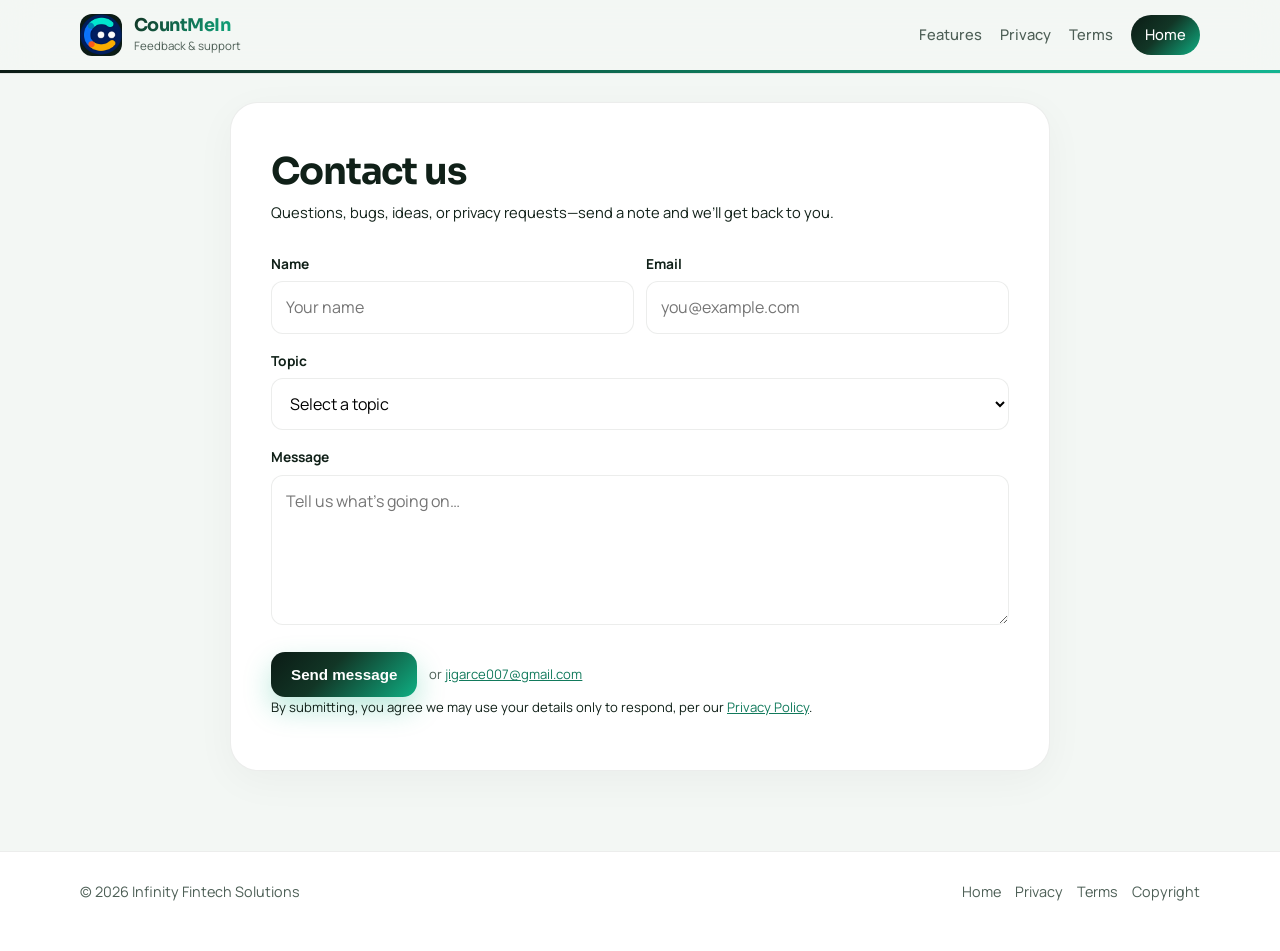
==== commit a1087b76: "Make the CountMeIn website fully responsive. Add a mobile hamburger menu, improve hero/scene stackin" ====
--- a/contact.html
+++ b/contact.html
@@ -2,7 +2,7 @@
 <html lang="en">
 <head>
 <meta charset="UTF-8">
-<meta name="viewport" content="width=device-width, initial-scale=1.0">
+<meta name="viewport" content="width=device-width, initial-scale=1.0, viewport-fit=cover">
 <title>Contact &amp; Feedback | CountMeIn</title>
 <meta name="description" content="Send feedback or contact Infinity Fintech Solutions about CountMeIn.">
 <link rel="icon" href="logo.png" type="image/png">
@@ -18,6 +18,8 @@
         <div class="brand-sub">Feedback &amp; support</div>
       </div>
     </a>
+    <input type="checkbox" id="nav-toggle" class="nav-toggle" aria-label="Open menu">
+    <label for="nav-toggle" class="nav-toggle-btn" aria-label="Menu"><span></span></label>
     <nav class="top-nav" aria-label="Primary">
       <a href="index.html#features">Features</a>
       <a href="privacy.html">Privacy</a>
@@ -92,5 +94,15 @@
     document.getElementById('sentNote').style.display = 'block';
   }
 </script>
+
+<script>
+  (function () {
+    var toggle = document.getElementById('nav-toggle');
+    if (!toggle) return;
+    document.querySelectorAll('.top-nav a').forEach(function (link) {
+      link.addEventListener('click', function () { toggle.checked = false; });
+    });
+  })();
+</script>
 </body>
 </html>
--- a/brand.css
+++ b/brand.css
@@ -30,8 +30,9 @@
   background: var(--paper);
   line-height: 1.6;
   -webkit-font-smoothing: antialiased;
-}
-img { max-width: 100%; display: block; }
+  overflow-x: hidden;
+}
+img { max-width: 100%; height: auto; display: block; }
 a { color: var(--accent); }
 h1, h2, h3, .brand-name {
   font-family: Sora, Manrope, sans-serif;
@@ -50,7 +51,7 @@
   top: 0;
   z-index: 50;
   backdrop-filter: blur(16px);
-  background: rgba(243, 247, 244, 0.82);
+  background: rgba(243, 247, 244, 0.92);
   border-bottom: 1px solid var(--line);
 }
 .topbar-inner {
@@ -61,6 +62,7 @@
   align-items: center;
   justify-content: space-between;
   gap: 16px;
+  position: relative;
 }
 .brand-lockup {
   display: flex;
@@ -69,12 +71,14 @@
   text-decoration: none;
   color: inherit;
   min-width: 0;
+  z-index: 2;
 }
 .brand-lockup img {
   width: 42px;
   height: 42px;
   border-radius: 12px;
   background: var(--cmi-2);
+  flex-shrink: 0;
 }
 .brand-name {
   font-size: 1.1rem;
@@ -89,11 +93,58 @@
   color: var(--ink-soft);
   margin-top: 2px;
 }
+.nav-toggle {
+  display: none;
+}
+.nav-toggle-btn {
+  display: none;
+  width: 44px;
+  height: 44px;
+  border-radius: 12px;
+  border: 1px solid var(--line);
+  background: #fff;
+  align-items: center;
+  justify-content: center;
+  cursor: pointer;
+  z-index: 2;
+  flex-shrink: 0;
+}
+.nav-toggle-btn span,
+.nav-toggle-btn span::before,
+.nav-toggle-btn span::after {
+  display: block;
+  width: 18px;
+  height: 2px;
+  background: var(--ink);
+  border-radius: 2px;
+  position: relative;
+  transition: transform .2s var(--ease), opacity .2s var(--ease);
+}
+.nav-toggle-btn span::before,
+.nav-toggle-btn span::after {
+  content: "";
+  position: absolute;
+  left: 0;
+}
+.nav-toggle-btn span::before { top: -6px; }
+.nav-toggle-btn span::after { top: 6px; }
+.nav-toggle:checked + .nav-toggle-btn span {
+  background: transparent;
+}
+.nav-toggle:checked + .nav-toggle-btn span::before {
+  top: 0;
+  transform: rotate(45deg);
+}
+.nav-toggle:checked + .nav-toggle-btn span::after {
+  top: 0;
+  transform: rotate(-45deg);
+}
 .top-nav {
   display: flex;
   flex-wrap: wrap;
   gap: 8px 18px;
   justify-content: flex-end;
+  align-items: center;
 }
 .top-nav a {
   text-decoration: none;
@@ -107,6 +158,39 @@
   border-radius: 999px;
   background: linear-gradient(135deg, var(--cmi-2), var(--cmi-3) 45%, var(--cmi-4));
   color: #fff !important;
+}
+
+@media (max-width: 900px) {
+  .nav-toggle-btn { display: inline-flex; }
+  .top-nav {
+    display: none;
+    position: absolute;
+    top: calc(100% + 8px);
+    right: 0;
+    left: 0;
+    flex-direction: column;
+    align-items: stretch;
+    gap: 4px;
+    padding: 12px;
+    border-radius: 18px;
+    background: rgba(255,255,255,0.98);
+    border: 1px solid var(--line);
+    box-shadow: 0 18px 40px rgba(7,20,15,0.12);
+  }
+  .nav-toggle:checked ~ .top-nav {
+    display: flex;
+  }
+  .top-nav a {
+    padding: 12px 14px;
+    border-radius: 12px;
+    font-size: 1rem;
+  }
+  .top-nav a:hover { background: #f3f7f4; }
+  .top-nav .nav-cta {
+    text-align: center;
+    margin-top: 4px;
+  }
+  .brand-sub { display: none; }
 }
 
 .accent-line {
@@ -151,34 +235,42 @@
   background: #fff;
 }
 
-/* ——— Landing hero ——— */
+/* ——— Landing hero (Tricount-style lifestyle visual) ——— */
 .hero {
   position: relative;
   overflow: hidden;
   color: #fff;
-  background:
-    radial-gradient(ellipse 70% 80% at 85% 20%, rgba(63, 216, 255, 0.18), transparent 55%),
-    radial-gradient(ellipse 60% 70% at 10% 80%, rgba(43, 245, 176, 0.16), transparent 50%),
-    linear-gradient(145deg, var(--cmi-1) 0%, var(--cmi-2) 40%, var(--cmi-3) 75%, #0a3d2d 100%);
-  padding: clamp(56px, 9vw, 110px) 0 clamp(64px, 10vw, 120px);
-}
-.hero::after {
+  min-height: clamp(520px, 78vh, 720px);
+  display: flex;
+  align-items: flex-end;
+  padding: clamp(48px, 8vw, 96px) 0 clamp(56px, 8vw, 88px);
+  background: var(--cmi-1);
+}
+.hero-media {
+  position: absolute;
+  inset: 0;
+  z-index: 0;
+}
+.hero-media img {
+  width: 100%;
+  height: 100%;
+  object-fit: cover;
+  object-position: center 35%;
+  transform: scale(1.02);
+}
+.hero-media::after {
   content: "";
   position: absolute;
-  inset: auto 0 0;
-  height: 80px;
-  background: linear-gradient(to bottom, transparent, var(--paper));
-  pointer-events: none;
-}
-.hero-grid {
-  display: grid;
-  grid-template-columns: 1.15fr 0.85fr;
-  gap: clamp(28px, 5vw, 56px);
-  align-items: center;
-}
-@media (max-width: 860px) {
-  .hero-grid { grid-template-columns: 1fr; }
-  .top-nav { display: none; }
+  inset: 0;
+  background:
+    linear-gradient(90deg, rgba(7,20,15,0.88) 0%, rgba(7,20,15,0.62) 42%, rgba(7,20,15,0.28) 100%),
+    linear-gradient(180deg, rgba(7,20,15,0.25) 0%, rgba(7,20,15,0.15) 40%, rgba(7,20,15,0.82) 100%);
+}
+.hero-content {
+  position: relative;
+  z-index: 1;
+  max-width: 640px;
+  animation: floatIn 800ms var(--ease) both;
 }
 .hero-kicker {
   display: inline-flex;
@@ -186,24 +278,26 @@
   gap: 8px;
   padding: 6px 12px;
   border-radius: 999px;
-  background: rgba(255,255,255,0.08);
-  border: 1px solid rgba(255,255,255,0.12);
-  color: rgba(255,255,255,0.86);
+  background: rgba(255,255,255,0.1);
+  border: 1px solid rgba(255,255,255,0.14);
+  color: rgba(255,255,255,0.9);
   font-size: 0.8rem;
   font-weight: 600;
   margin-bottom: 18px;
+  backdrop-filter: blur(8px);
 }
 .hero h1 {
   margin: 0 0 16px;
-  font-size: clamp(2.4rem, 5.5vw, 3.6rem);
+  font-size: clamp(2.2rem, 7vw, 3.8rem);
   color: #fff;
-  max-width: 11ch;
+  max-width: 12ch;
+  text-shadow: 0 10px 40px rgba(0,0,0,0.25);
 }
 .hero .lead {
   margin: 0 0 28px;
-  color: rgba(255,255,255,0.78);
-  font-size: 1.08rem;
-  max-width: 38ch;
+  color: rgba(255,255,255,0.86);
+  font-size: clamp(1rem, 2.8vw, 1.1rem);
+  max-width: 40ch;
 }
 .hero-actions {
   display: flex;
@@ -215,7 +309,7 @@
   display: flex;
   flex-wrap: wrap;
   gap: 10px 18px;
-  color: rgba(255,255,255,0.7);
+  color: rgba(255,255,255,0.78);
   font-size: 0.88rem;
 }
 .hero-meta span::before {
@@ -228,25 +322,31 @@
   margin-right: 8px;
   vertical-align: middle;
 }
-
-.phone-frame {
-  margin: 0 auto;
-  width: min(100%, 320px);
-  padding: 12px;
-  border-radius: 36px;
-  background: rgba(255,255,255,0.08);
-  border: 1px solid rgba(255,255,255,0.14);
-  box-shadow: var(--shadow);
-  backdrop-filter: blur(8px);
-  animation: floatIn 900ms var(--ease) both;
-}
-.phone-frame img {
-  width: 100%;
-  border-radius: 28px;
-  background: #0a1f18;
+@media (max-width: 900px) {
+  .hero {
+    min-height: min(640px, 92svh);
+    padding: 72px 0 48px;
+  }
+  .hero-media::after {
+    background:
+      linear-gradient(180deg, rgba(7,20,15,0.25) 0%, rgba(7,20,15,0.45) 35%, rgba(7,20,15,0.92) 100%);
+  }
+  .hero h1 { max-width: none; }
+  .hero-actions .btn {
+    flex: 1 1 160px;
+    min-height: 48px;
+  }
+}
+@media (max-width: 480px) {
+  .hero-actions {
+    flex-direction: column;
+  }
+  .hero-actions .btn {
+    width: 100%;
+  }
 }
 @keyframes floatIn {
-  from { opacity: 0; transform: translateY(18px) scale(0.98); }
+  from { opacity: 0; transform: translateY(18px); }
   to { opacity: 1; transform: none; }
 }
 
@@ -254,10 +354,18 @@
 .section {
   padding: var(--section-y) 0;
 }
+.section.soft {
+  background: #eaf3ee;
+  border-block: 1px solid var(--line);
+}
 .section-head {
   max-width: 640px;
   margin-bottom: clamp(28px, 4vw, 44px);
 }
+.section-head.center {
+  margin-inline: auto;
+  text-align: center;
+}
 .section-head h2 {
   margin: 0 0 12px;
   font-size: clamp(1.7rem, 3vw, 2.25rem);
@@ -267,52 +375,287 @@
   color: var(--ink-soft);
   font-size: 1.05rem;
 }
-
-.bento {
+.narrow { max-width: 760px; }
+.eyebrow {
+  display: inline-block;
+  font-size: 0.78rem;
+  font-weight: 700;
+  letter-spacing: 0.08em;
+  text-transform: uppercase;
+  color: var(--cmi-4);
+  margin-bottom: 12px;
+}
+
+.trust {
+  padding: 22px 0;
+  background: #fff;
+  border-bottom: 1px solid var(--line);
+}
+.trust-row {
+  display: flex;
+  flex-wrap: wrap;
+  gap: 14px 24px;
+  align-items: center;
+  justify-content: space-between;
+}
+.trust-row > p {
+  margin: 0;
+  font-weight: 600;
+  color: var(--ink);
+}
+.trust-pills {
+  display: flex;
+  flex-wrap: wrap;
+  gap: 8px;
+}
+.trust-pills span {
+  padding: 8px 12px;
+  border-radius: 999px;
+  background: rgba(15,175,131,0.1);
+  color: var(--accent);
+  font-size: 0.8rem;
+  font-weight: 700;
+}
+
+/* Full-bleed lifestyle scenes — same treatment as the hero */
+.scene {
+  position: relative;
+  overflow: hidden;
+  color: #fff;
+  min-height: clamp(480px, 70vh, 640px);
+  display: flex;
+  align-items: flex-end;
+  padding: clamp(48px, 8vw, 88px) 0;
+  background: var(--cmi-1);
+}
+.scene-media {
+  position: absolute;
+  inset: 0;
+  z-index: 0;
+}
+.scene-media img {
+  width: 100%;
+  height: 100%;
+  object-fit: cover;
+  object-position: center center;
+  transform: scale(1.02);
+}
+.scene-media::after {
+  content: "";
+  position: absolute;
+  inset: 0;
+  background:
+    linear-gradient(90deg, rgba(7,20,15,0.88) 0%, rgba(7,20,15,0.58) 46%, rgba(7,20,15,0.22) 100%),
+    linear-gradient(180deg, rgba(7,20,15,0.15) 0%, rgba(7,20,15,0.55) 100%);
+}
+.scene-right .scene-media::after {
+  background:
+    linear-gradient(270deg, rgba(7,20,15,0.88) 0%, rgba(7,20,15,0.58) 46%, rgba(7,20,15,0.22) 100%),
+    linear-gradient(180deg, rgba(7,20,15,0.15) 0%, rgba(7,20,15,0.55) 100%);
+}
+.scene-inner {
+  position: relative;
+  z-index: 1;
+  width: 100%;
+}
+.scene-right .scene-inner {
+  display: flex;
+  justify-content: flex-end;
+}
+.scene-content {
+  max-width: 520px;
+  animation: floatIn 800ms var(--ease) both;
+}
+.scene-content h2 {
+  margin: 0 0 14px;
+  font-size: clamp(2rem, 4vw, 2.8rem);
+  color: #fff;
+  text-shadow: 0 10px 40px rgba(0,0,0,0.25);
+}
+.scene-content p {
+  margin: 0 0 22px;
+  color: rgba(255,255,255,0.88);
+  font-size: 1.08rem;
+  max-width: 40ch;
+}
+@media (max-width: 760px) {
+  .scene {
+    min-height: min(560px, 88svh);
+    padding: 64px 0 40px;
+  }
+  .scene-media::after,
+  .scene-right .scene-media::after {
+    background: linear-gradient(180deg, rgba(7,20,15,0.2) 0%, rgba(7,20,15,0.55) 40%, rgba(7,20,15,0.92) 100%);
+  }
+  .scene-right .scene-inner {
+    justify-content: flex-start;
+  }
+  .scene-content h2 {
+    font-size: clamp(1.8rem, 8vw, 2.4rem);
+  }
+  .scene-content p {
+    max-width: none;
+  }
+}
+
+@media (max-width: 640px) {
+  :root {
+    --section-y: clamp(48px, 12vw, 72px);
+    --gutter: 16px;
+  }
+  .trust-row {
+    flex-direction: column;
+    align-items: flex-start;
+  }
+  .section-head.center {
+    text-align: left;
+  }
+  .finale {
+    min-height: min(480px, 80svh);
+  }
+  .finale-media::after {
+    background: linear-gradient(180deg, rgba(7,20,15,0.35), rgba(7,20,15,0.92));
+  }
+  .finale-copy {
+    max-width: none;
+  }
+  .finale-copy .hero-actions {
+    flex-direction: column;
+  }
+  .finale-copy .btn {
+    width: 100%;
+  }
+  .footer-row {
+    flex-direction: column;
+    align-items: flex-start;
+  }
+  .legal-shell {
+    width: calc(100% - 2 * var(--gutter));
+    padding-top: 18px;
+  }
+  .legal-shell .doc-card {
+    padding: 20px 16px 28px;
+    border-radius: 20px;
+  }
+  .legal-shell nav.toc ol {
+    columns: 1;
+  }
+}
+
+/* Restaurant moment with floating UI card */
+.moment {
   display: grid;
-  grid-template-columns: repeat(12, 1fr);
-  gap: 14px;
-}
-.tile {
-  grid-column: span 4;
-  background: var(--surface);
-  border: 1px solid var(--line);
-  border-radius: var(--radius);
-  padding: 24px 24px 22px;
-  min-height: 170px;
-  display: flex;
-  flex-direction: column;
-  justify-content: space-between;
-  transition: border-color .2s var(--ease), transform .2s var(--ease);
-}
-.tile:hover {
-  border-color: rgba(15, 175, 131, 0.35);
-  transform: translateY(-2px);
-}
-.tile.wide { grid-column: span 8; }
-.tile.tall { min-height: 220px; }
+  grid-template-columns: 1.15fr 0.85fr;
+  gap: clamp(24px, 5vw, 56px);
+  align-items: center;
+}
 @media (max-width: 900px) {
-  .tile, .tile.wide { grid-column: span 6; }
-}
-@media (max-width: 620px) {
-  .tile, .tile.wide { grid-column: span 12; }
-}
-.tile-label {
-  font-size: 0.75rem;
+  .moment { grid-template-columns: 1fr; }
+}
+.moment-visual {
+  position: relative;
+  border-radius: 32px;
+  overflow: visible;
+}
+.moment-visual > img {
+  width: 100%;
+  border-radius: 32px;
+  box-shadow: var(--shadow);
+  aspect-ratio: 16 / 11;
+  object-fit: cover;
+}
+.float-card {
+  position: absolute;
+  right: -12px;
+  bottom: -18px;
+  width: min(260px, 72%);
+  padding: 16px 16px 14px;
+  border-radius: 18px;
+  background: rgba(255,255,255,0.92);
+  backdrop-filter: blur(14px);
+  border: 1px solid rgba(255,255,255,0.7);
+  box-shadow: 0 18px 40px rgba(7,20,15,0.2);
+  color: var(--ink);
+  animation: floatIn 900ms var(--ease) both;
+}
+@media (max-width: 900px) {
+  .float-card { right: 16px; bottom: -12px; }
+}
+.float-label {
+  font-size: 0.72rem;
   font-weight: 700;
   letter-spacing: 0.06em;
   text-transform: uppercase;
   color: var(--cmi-4);
   margin-bottom: 10px;
 }
-.tile h3 {
+.float-row {
+  display: flex;
+  justify-content: space-between;
+  gap: 10px;
+  font-size: 0.92rem;
+  margin-bottom: 6px;
+}
+.float-row.muted { color: var(--ink-soft); font-size: 0.86rem; }
+.float-bar {
+  height: 5px;
+  border-radius: 999px;
+  background: rgba(15,175,131,0.15);
+  overflow: hidden;
+  margin: 10px 0 12px;
+}
+.float-bar span {
+  display: block;
+  width: 72%;
+  height: 100%;
+  border-radius: inherit;
+  background: linear-gradient(90deg, var(--cmi-3), var(--cmi-4));
+}
+.float-cta {
+  font-size: 0.8rem;
+  font-weight: 700;
+  color: var(--accent);
+}
+.moment-copy h2 {
+  margin: 0 0 12px;
+  font-size: clamp(1.8rem, 3vw, 2.4rem);
+}
+.moment-copy p {
+  margin: 0 0 18px;
+  color: var(--ink-soft);
+  font-size: 1.05rem;
+}
+
+.feature-rail {
+  display: grid;
+  grid-template-columns: repeat(3, 1fr);
+  gap: 14px;
+}
+@media (max-width: 900px) {
+  .feature-rail { grid-template-columns: repeat(2, 1fr); }
+}
+@media (max-width: 560px) {
+  .feature-rail { grid-template-columns: 1fr; }
+}
+.feature-rail article {
+  background: var(--surface);
+  border: 1px solid var(--line);
+  border-radius: 22px;
+  padding: 22px;
+  min-height: 150px;
+  border-top: 3px solid transparent;
+  background-image: linear-gradient(var(--surface), var(--surface)), linear-gradient(90deg, var(--cmi-3), var(--cmi-4));
+  background-origin: border-box;
+  background-clip: padding-box, border-box;
+}
+.feature-rail h3 {
   margin: 0 0 8px;
-  font-size: 1.2rem;
-}
-.tile p {
+  font-size: 1.08rem;
+}
+.feature-rail p {
   margin: 0;
   color: var(--ink-soft);
-  font-size: 0.95rem;
+  font-size: 0.94rem;
 }
 
 .steps {
@@ -349,10 +692,8 @@
   gap: clamp(24px, 5vw, 56px);
   align-items: center;
 }
-.showcase.reverse { direction: rtl; }
-.showcase.reverse > * { direction: ltr; }
 @media (max-width: 860px) {
-  .showcase, .showcase.reverse { grid-template-columns: 1fr; direction: ltr; }
+  .showcase { grid-template-columns: 1fr; }
 }
 .showcase-copy h2 {
   margin: 0 0 12px;
@@ -376,14 +717,18 @@
   font-size: 0.8rem;
   font-weight: 600;
 }
-.shot {
+.device-shot {
   border-radius: 28px;
   overflow: hidden;
   border: 1px solid var(--line);
   box-shadow: var(--shadow);
-  background: #fff;
-}
-.shot img { width: 100%; }
+  background: #0b1b15;
+  padding: 18px;
+}
+.device-shot img {
+  width: 100%;
+  border-radius: 18px;
+}
 
 .pro-grid {
   display: grid;
@@ -409,7 +754,6 @@
 .faq {
   display: grid;
   gap: 10px;
-  max-width: 760px;
 }
 .faq details {
   background: var(--surface);
@@ -429,28 +773,52 @@
   color: var(--ink-soft);
 }
 
-.cta {
-  margin: 20px 0 var(--section-y);
-  border-radius: 32px;
-  padding: clamp(36px, 6vw, 56px);
+.finale {
+  position: relative;
+  min-height: 420px;
+  display: flex;
+  align-items: center;
   color: #fff;
-  background:
-    radial-gradient(ellipse at 90% 10%, rgba(63,216,255,.2), transparent 40%),
-    linear-gradient(135deg, var(--cmi-1), var(--cmi-3) 50%, var(--cmi-4));
-  display: flex;
-  flex-wrap: wrap;
-  gap: 20px;
-  align-items: end;
-  justify-content: space-between;
-}
-.cta h2 { margin: 0 0 8px; color: #fff; font-size: clamp(1.6rem, 3vw, 2.2rem); }
-.cta p { margin: 0; color: rgba(255,255,255,.8); max-width: 42ch; }
+  overflow: hidden;
+}
+.finale-media {
+  position: absolute;
+  inset: 0;
+}
+.finale-media img {
+  width: 100%;
+  height: 100%;
+  object-fit: cover;
+}
+.finale-media::after {
+  content: "";
+  position: absolute;
+  inset: 0;
+  background: linear-gradient(90deg, rgba(7,20,15,0.9), rgba(7,20,15,0.55) 55%, rgba(7,20,15,0.35));
+}
+.finale-copy {
+  position: relative;
+  z-index: 1;
+  padding: clamp(48px, 8vw, 88px) 0;
+  max-width: 560px;
+}
+.finale-copy h2 {
+  margin: 0 0 12px;
+  color: #fff;
+  font-size: clamp(2rem, 4vw, 2.8rem);
+}
+.finale-copy p {
+  margin: 0 0 22px;
+  color: rgba(255,255,255,0.86);
+  font-size: 1.08rem;
+}
 
 .footer {
   border-top: 1px solid var(--line);
   padding: 28px 0 48px;
   color: var(--ink-soft);
   font-size: 0.9rem;
+  background: #fff;
 }
 .footer-row {
   display: flex;
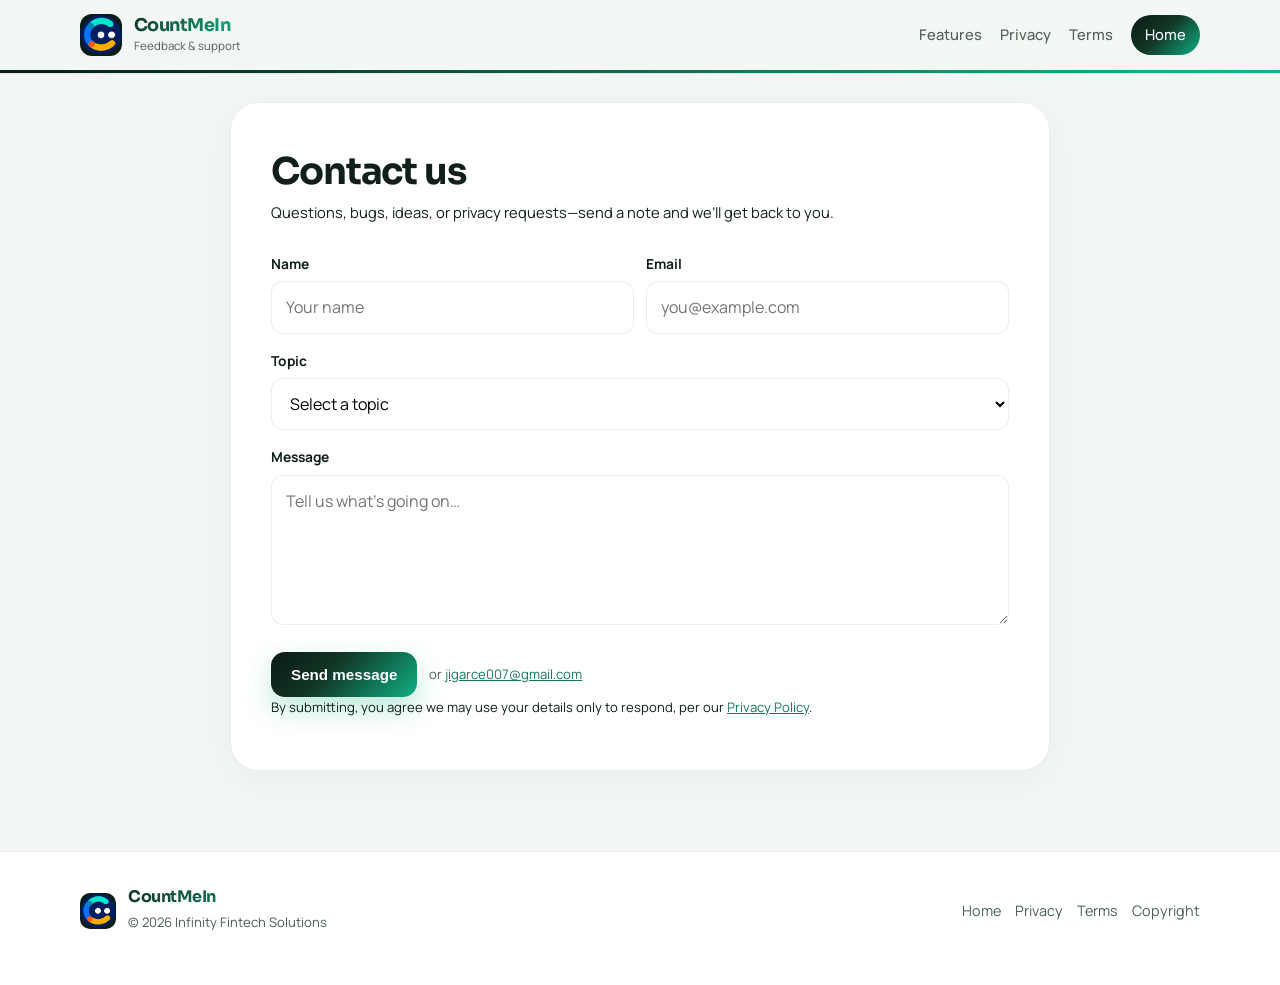
==== commit 1c6d7b85: "Polish the CountMeIn site with motion, store badge, and clearer hierarchy. Add scroll reveals, float" ====
--- a/contact.html
+++ b/contact.html
@@ -5,10 +5,13 @@
 <meta name="viewport" content="width=device-width, initial-scale=1.0, viewport-fit=cover">
 <title>Contact &amp; Feedback | CountMeIn</title>
 <meta name="description" content="Send feedback or contact Infinity Fintech Solutions about CountMeIn.">
+<meta name="theme-color" content="#0faf83">
 <link rel="icon" href="logo.png" type="image/png">
+<link rel="apple-touch-icon" href="logo.png">
 <link rel="stylesheet" href="brand.css">
 </head>
 <body class="legal-page">
+<a class="skip-link" href="#main">Skip to content</a>
 <header class="topbar">
   <div class="topbar-inner">
     <a class="brand-lockup" href="index.html">
@@ -30,7 +33,7 @@
   <div class="accent-line" aria-hidden="true"></div>
 </header>
 
-<div class="legal-shell">
+<div class="legal-shell" id="main">
   <div class="doc-card form-panel">
     <h1>Contact us</h1>
     <p class="legal-meta">Questions, bugs, ideas, or privacy requests—send a note and we’ll get back to you.</p>
@@ -40,7 +43,7 @@
       <input type="hidden" name="_captcha" value="false">
       <input type="hidden" name="_template" value="table">
       <input type="text" name="_honey" style="display:none" tabindex="-1" autocomplete="off">
-      <input type="hidden" name="_next" value="https://jigarce007.github.io/spendly-web/contact.html?sent=1">
+      <input type="hidden" name="_next" value="https://jigarce007.github.io/countmein/contact.html?sent=1">
 
       <div class="form-row">
         <div>
@@ -74,13 +77,19 @@
       </div>
       <p class="form-hint">By submitting, you agree we may use your details only to respond, per our <a href="privacy.html">Privacy Policy</a>.</p>
     </form>
-    <p id="sentNote" style="display:none;color:#127a5c;font-weight:700;margin-top:18px">Thanks — your message was sent.</p>
+    <p id="sentNote" class="toast-sent" hidden>Thanks — your message was sent. We’ll get back to you soon.</p>
   </div>
 </div>
 
 <footer class="footer">
   <div class="container footer-row">
-    <div>© 2026 Infinity Fintech Solutions</div>
+    <div class="footer-brand">
+      <img src="logo.png" width="36" height="36" alt="">
+      <div>
+        <div class="brand-name">CountMeIn</div>
+        <div class="footer-meta">© 2026 Infinity Fintech Solutions</div>
+      </div>
+    </div>
     <div class="footer-links">
       <a href="index.html">Home</a>
       <a href="privacy.html">Privacy</a>
@@ -95,14 +104,6 @@
   }
 </script>
 
-<script>
-  (function () {
-    var toggle = document.getElementById('nav-toggle');
-    if (!toggle) return;
-    document.querySelectorAll('.top-nav a').forEach(function (link) {
-      link.addEventListener('click', function () { toggle.checked = false; });
-    });
-  })();
-</script>
+<script src="site.js" defer></script>
 </body>
 </html>
--- a/brand.css
+++ b/brand.css
@@ -234,42 +234,32 @@
   color: var(--cmi-2);
   background: #fff;
 }
-
-/* ——— Landing hero (Tricount-style lifestyle visual) ——— */
-.hero {
+.finale .btn-ghost {
+  color: #fff;
+  background: transparent;
+  border: 1px solid rgba(255,255,255,0.3);
+}
+
+/* ——— Hero split (Tricount-style photo + glass chips) ——— */
+.hero-split {
   position: relative;
   overflow: hidden;
-  color: #fff;
-  min-height: clamp(520px, 78vh, 720px);
-  display: flex;
-  align-items: flex-end;
-  padding: clamp(48px, 8vw, 96px) 0 clamp(56px, 8vw, 88px);
-  background: var(--cmi-1);
-}
-.hero-media {
-  position: absolute;
-  inset: 0;
-  z-index: 0;
-}
-.hero-media img {
-  width: 100%;
-  height: 100%;
-  object-fit: cover;
-  object-position: center 35%;
-  transform: scale(1.02);
-}
-.hero-media::after {
-  content: "";
-  position: absolute;
-  inset: 0;
+  padding: clamp(40px, 7vw, 88px) 0 clamp(48px, 8vw, 96px);
   background:
-    linear-gradient(90deg, rgba(7,20,15,0.88) 0%, rgba(7,20,15,0.62) 42%, rgba(7,20,15,0.28) 100%),
-    linear-gradient(180deg, rgba(7,20,15,0.25) 0%, rgba(7,20,15,0.15) 40%, rgba(7,20,15,0.82) 100%);
+    radial-gradient(ellipse 80% 60% at 85% 20%, rgba(43,245,176,0.18), transparent 55%),
+    radial-gradient(ellipse 60% 50% at 10% 90%, rgba(63,216,255,0.12), transparent 50%),
+    linear-gradient(165deg, #e8f6ef 0%, #f3f7f4 45%, #eef5f8 100%);
+}
+.hero-grid {
+  display: grid;
+  grid-template-columns: 1.05fr 0.95fr;
+  gap: clamp(28px, 5vw, 64px);
+  align-items: center;
 }
 .hero-content {
   position: relative;
   z-index: 1;
-  max-width: 640px;
+  max-width: 560px;
   animation: floatIn 800ms var(--ease) both;
 }
 .hero-kicker {
@@ -278,25 +268,27 @@
   gap: 8px;
   padding: 6px 12px;
   border-radius: 999px;
-  background: rgba(255,255,255,0.1);
-  border: 1px solid rgba(255,255,255,0.14);
-  color: rgba(255,255,255,0.9);
+  background: rgba(15,175,131,0.12);
+  border: 1px solid rgba(15,175,131,0.18);
+  color: var(--accent);
   font-size: 0.8rem;
   font-weight: 600;
   margin-bottom: 18px;
-  backdrop-filter: blur(8px);
-}
-.hero h1 {
+}
+.hero-kicker.light {
+  background: rgba(15,175,131,0.12);
+  color: var(--accent);
+}
+.hero-split h1 {
   margin: 0 0 16px;
-  font-size: clamp(2.2rem, 7vw, 3.8rem);
-  color: #fff;
-  max-width: 12ch;
-  text-shadow: 0 10px 40px rgba(0,0,0,0.25);
-}
-.hero .lead {
+  font-size: clamp(2.2rem, 6vw, 3.6rem);
+  color: var(--ink);
+  max-width: 11ch;
+}
+.hero-split .lead {
   margin: 0 0 28px;
-  color: rgba(255,255,255,0.86);
-  font-size: clamp(1rem, 2.8vw, 1.1rem);
+  color: var(--ink-soft);
+  font-size: clamp(1rem, 2.8vw, 1.12rem);
   max-width: 40ch;
 }
 .hero-actions {
@@ -312,42 +304,227 @@
   color: rgba(255,255,255,0.78);
   font-size: 0.88rem;
 }
+.hero-meta.dark { color: var(--ink-soft); }
 .hero-meta span::before {
   content: "";
   display: inline-block;
   width: 6px;
   height: 6px;
   border-radius: 50%;
-  background: var(--cmi-5);
+  background: var(--cmi-4);
   margin-right: 8px;
   vertical-align: middle;
 }
 @media (max-width: 900px) {
-  .hero {
-    min-height: min(640px, 92svh);
-    padding: 72px 0 48px;
-  }
-  .hero-media::after {
-    background:
-      linear-gradient(180deg, rgba(7,20,15,0.25) 0%, rgba(7,20,15,0.45) 35%, rgba(7,20,15,0.92) 100%);
-  }
-  .hero h1 { max-width: none; }
+  .hero-grid { grid-template-columns: 1fr; }
+  .hero-split h1 { max-width: none; }
+  .hero-content { max-width: none; order: 1; }
+  .hero-visual { order: 0; max-width: 420px; margin-inline: auto; width: 100%; }
   .hero-actions .btn {
     flex: 1 1 160px;
     min-height: 48px;
   }
 }
 @media (max-width: 480px) {
-  .hero-actions {
-    flex-direction: column;
-  }
-  .hero-actions .btn {
-    width: 100%;
-  }
+  .hero-actions { flex-direction: column; }
+  .hero-actions .btn { width: 100%; }
 }
 @keyframes floatIn {
   from { opacity: 0; transform: translateY(18px); }
   to { opacity: 1; transform: none; }
+}
+@keyframes chipIn {
+  from { opacity: 0; transform: translateY(14px) scale(0.96); }
+  to { opacity: 1; transform: none; }
+}
+
+/* ——— Tricount-style visual stage (photo + floating glass UI) ——— */
+.visual-stage {
+  position: relative;
+  width: 100%;
+  max-width: 520px;
+  margin-inline: auto;
+  isolation: isolate;
+  padding: 8px 18px 18px;
+}
+.visual-stage.compact { max-width: none; }
+.visual-photo {
+  position: relative;
+  border-radius: clamp(28px, 4vw, 40px);
+  overflow: hidden;
+  aspect-ratio: 1 / 1;
+  box-shadow: 0 28px 60px rgba(7, 20, 15, 0.16);
+  background: var(--cmi-2);
+}
+.visual-photo img {
+  width: 100%;
+  height: 100%;
+  object-fit: cover;
+  object-position: center;
+}
+.glass-stack {
+  position: absolute;
+  z-index: 2;
+  display: flex;
+  flex-direction: column;
+  gap: 10px;
+  width: min(78%, 280px);
+  pointer-events: none;
+}
+.glass-stack-right {
+  right: -6%;
+  top: 54%;
+  transform: translateY(-50%);
+}
+.glass-stack-left {
+  left: -6%;
+  top: 52%;
+  transform: translateY(-50%);
+}
+.glass-stack.tall { width: min(82%, 300px); }
+.glass-chip {
+  display: flex;
+  align-items: center;
+  gap: 10px;
+  padding: 12px 14px;
+  border-radius: 18px;
+  background: rgba(255, 255, 255, 0.72);
+  border: 1px solid rgba(255, 255, 255, 0.55);
+  box-shadow: 0 12px 32px rgba(7, 20, 15, 0.14);
+  backdrop-filter: blur(18px) saturate(160%);
+  -webkit-backdrop-filter: blur(18px) saturate(160%);
+  animation: chipIn 700ms var(--ease) both;
+}
+.glass-chip:nth-child(2) { animation-delay: 120ms; }
+.glass-chip:nth-child(3) { animation-delay: 220ms; }
+.glass-chip.sm {
+  padding: 10px 12px;
+  border-radius: 16px;
+  gap: 8px;
+}
+.glass-icon {
+  width: 36px;
+  height: 36px;
+  border-radius: 12px;
+  display: grid;
+  place-items: center;
+  background: rgba(255,255,255,0.85);
+  font-size: 1.05rem;
+  flex-shrink: 0;
+  box-shadow: 0 2px 8px rgba(0,0,0,0.06);
+}
+.glass-chip.sm .glass-icon {
+  width: 30px;
+  height: 30px;
+  border-radius: 10px;
+  font-size: 0.92rem;
+}
+.glass-copy {
+  display: flex;
+  flex-direction: column;
+  min-width: 0;
+  flex: 1;
+  line-height: 1.2;
+}
+.glass-copy strong {
+  font-size: 0.92rem;
+  font-weight: 700;
+  color: var(--ink);
+  white-space: nowrap;
+  overflow: hidden;
+  text-overflow: ellipsis;
+}
+.glass-chip.sm .glass-copy strong { font-size: 0.82rem; }
+.glass-copy small {
+  font-size: 0.72rem;
+  color: var(--ink-soft);
+  margin-top: 2px;
+}
+.glass-amt {
+  font-family: Sora, Manrope, sans-serif;
+  font-weight: 700;
+  font-size: 0.92rem;
+  color: var(--ink);
+  white-space: nowrap;
+  margin-left: auto;
+}
+.glass-chip.sm .glass-amt { font-size: 0.82rem; }
+.glass-amt.pos { color: #0f8a5f; }
+.glass-amt.neg { color: #c23b3b; }
+.glass-chip.balance .glass-copy strong { font-size: 0.88rem; }
+.avatar-dot {
+  width: 32px;
+  height: 32px;
+  border-radius: 50%;
+  display: grid;
+  place-items: center;
+  background: linear-gradient(135deg, var(--cmi-3), var(--cmi-4));
+  color: #fff;
+  font-size: 0.75rem;
+  font-weight: 700;
+  flex-shrink: 0;
+}
+.glass-panel {
+  padding: 16px;
+  border-radius: 22px;
+  background: rgba(255, 255, 255, 0.74);
+  border: 1px solid rgba(255, 255, 255, 0.55);
+  box-shadow: 0 16px 40px rgba(7, 20, 15, 0.16);
+  backdrop-filter: blur(18px) saturate(160%);
+  -webkit-backdrop-filter: blur(18px) saturate(160%);
+  min-width: 220px;
+  animation: chipIn 700ms var(--ease) both;
+}
+.glass-panel-title {
+  font-size: 0.72rem;
+  font-weight: 700;
+  letter-spacing: 0.06em;
+  text-transform: uppercase;
+  color: var(--ink-soft);
+  margin-bottom: 12px;
+}
+.glass-row {
+  display: flex;
+  align-items: center;
+  gap: 10px;
+  padding: 8px 0;
+  font-size: 0.9rem;
+  font-weight: 600;
+  color: var(--ink);
+  border-top: 1px solid rgba(16,32,24,0.06);
+}
+.glass-row:first-of-type { border-top: 0; }
+.glass-row .check {
+  width: 22px;
+  height: 22px;
+  border-radius: 50%;
+  display: grid;
+  place-items: center;
+  background: var(--cmi-4);
+  color: #fff;
+  font-size: 0.7rem;
+  flex-shrink: 0;
+}
+.glass-row .pill {
+  margin-left: auto;
+  padding: 4px 10px;
+  border-radius: 999px;
+  background: #fff;
+  font-size: 0.8rem;
+  font-weight: 700;
+  box-shadow: 0 2px 8px rgba(0,0,0,0.06);
+}
+@media (max-width: 640px) {
+  .glass-stack-right,
+  .glass-stack-left {
+    left: 50%;
+    right: auto;
+    top: auto;
+    bottom: 10px;
+    transform: translateX(-50%);
+    width: min(92%, 300px);
+  }
+  .glass-stack.tall { width: min(92%, 300px); }
 }
 
 /* ——— Sections ——— */
@@ -417,84 +594,76 @@
   font-weight: 700;
 }
 
-/* Full-bleed lifestyle scenes — same treatment as the hero */
-.scene {
-  position: relative;
+/* ——— Audience cards (Whoever you're with) ——— */
+.audience-grid {
+  display: grid;
+  grid-template-columns: repeat(3, 1fr);
+  gap: clamp(18px, 3vw, 28px);
+}
+@media (max-width: 900px) {
+  .audience-grid { grid-template-columns: 1fr; max-width: 420px; margin-inline: auto; }
+}
+.audience-card h3 {
+  margin: 20px 0 8px;
+  font-size: 1.25rem;
+}
+.audience-card p {
+  margin: 0;
+  color: var(--ink-soft);
+  font-size: 0.98rem;
+}
+.audience-card .visual-stage {
+  margin-bottom: 4px;
+}
+
+/* Soft feature bands with photo + glass */
+.feature-band {
+  padding: var(--section-y) 0;
+  overflow: clip;
   overflow: hidden;
-  color: #fff;
-  min-height: clamp(480px, 70vh, 640px);
-  display: flex;
-  align-items: flex-end;
-  padding: clamp(48px, 8vw, 88px) 0;
-  background: var(--cmi-1);
-}
-.scene-media {
-  position: absolute;
-  inset: 0;
-  z-index: 0;
-}
-.scene-media img {
-  width: 100%;
-  height: 100%;
-  object-fit: cover;
-  object-position: center center;
-  transform: scale(1.02);
-}
-.scene-media::after {
-  content: "";
-  position: absolute;
-  inset: 0;
-  background:
-    linear-gradient(90deg, rgba(7,20,15,0.88) 0%, rgba(7,20,15,0.58) 46%, rgba(7,20,15,0.22) 100%),
-    linear-gradient(180deg, rgba(7,20,15,0.15) 0%, rgba(7,20,15,0.55) 100%);
-}
-.scene-right .scene-media::after {
-  background:
-    linear-gradient(270deg, rgba(7,20,15,0.88) 0%, rgba(7,20,15,0.58) 46%, rgba(7,20,15,0.22) 100%),
-    linear-gradient(180deg, rgba(7,20,15,0.15) 0%, rgba(7,20,15,0.55) 100%);
-}
-.scene-inner {
-  position: relative;
-  z-index: 1;
-  width: 100%;
-}
-.scene-right .scene-inner {
-  display: flex;
-  justify-content: flex-end;
-}
-.scene-content {
-  max-width: 520px;
-  animation: floatIn 800ms var(--ease) both;
-}
-.scene-content h2 {
-  margin: 0 0 14px;
-  font-size: clamp(2rem, 4vw, 2.8rem);
-  color: #fff;
-  text-shadow: 0 10px 40px rgba(0,0,0,0.25);
-}
-.scene-content p {
-  margin: 0 0 22px;
-  color: rgba(255,255,255,0.88);
-  font-size: 1.08rem;
+  padding-inline: 0;
+}
+.feature-band .container {
+  overflow: visible;
+}
+.band-mint {
+  background: linear-gradient(160deg, #d8f3e8 0%, #eaf7f1 55%, #f3faf7 100%);
+}
+.band-sand {
+  background: linear-gradient(160deg, #f3efe6 0%, #f7f3eb 50%, #eef4f1 100%);
+}
+.band-sky {
+  background: linear-gradient(160deg, #e4eef6 0%, #eef4f8 50%, #eaf3ee 100%);
+}
+.feature-band-grid {
+  display: grid;
+  grid-template-columns: 1fr 1fr;
+  gap: clamp(28px, 5vw, 64px);
+  align-items: center;
+}
+.feature-band-grid.flip .feature-band-copy { order: 2; }
+.feature-band-grid.flip .visual-stage { order: 1; }
+.feature-band-copy h2 {
+  margin: 0 0 12px;
+  font-size: clamp(1.7rem, 3vw, 2.3rem);
+}
+.feature-band-copy p {
+  margin: 0 0 18px;
+  color: var(--ink-soft);
+  font-size: 1.05rem;
   max-width: 40ch;
 }
-@media (max-width: 760px) {
-  .scene {
-    min-height: min(560px, 88svh);
-    padding: 64px 0 40px;
-  }
-  .scene-media::after,
-  .scene-right .scene-media::after {
-    background: linear-gradient(180deg, rgba(7,20,15,0.2) 0%, rgba(7,20,15,0.55) 40%, rgba(7,20,15,0.92) 100%);
-  }
-  .scene-right .scene-inner {
-    justify-content: flex-start;
-  }
-  .scene-content h2 {
-    font-size: clamp(1.8rem, 8vw, 2.4rem);
-  }
-  .scene-content p {
-    max-width: none;
+@media (max-width: 860px) {
+  .feature-band-grid,
+  .feature-band-grid.flip {
+    grid-template-columns: 1fr;
+  }
+  .feature-band-grid.flip .feature-band-copy,
+  .feature-band-grid.flip .visual-stage {
+    order: unset;
+  }
+  .feature-band .visual-stage {
+    max-width: 420px;
   }
 }
 
@@ -509,12 +678,6 @@
   }
   .section-head.center {
     text-align: left;
-  }
-  .finale {
-    min-height: min(480px, 80svh);
-  }
-  .finale-media::after {
-    background: linear-gradient(180deg, rgba(7,20,15,0.35), rgba(7,20,15,0.92));
   }
   .finale-copy {
     max-width: none;
@@ -647,6 +810,11 @@
   background-image: linear-gradient(var(--surface), var(--surface)), linear-gradient(90deg, var(--cmi-3), var(--cmi-4));
   background-origin: border-box;
   background-clip: padding-box, border-box;
+  transition: transform .25s var(--ease), box-shadow .25s var(--ease);
+}
+.feature-rail article:hover {
+  transform: translateY(-3px);
+  box-shadow: 0 16px 36px rgba(7,20,15,0.08);
 }
 .feature-rail h3 {
   margin: 0 0 8px;
@@ -717,17 +885,34 @@
   font-size: 0.8rem;
   font-weight: 600;
 }
-.device-shot {
-  border-radius: 28px;
+.device-shot,
+.phone-frame {
+  border-radius: 36px;
   overflow: hidden;
-  border: 1px solid var(--line);
-  box-shadow: var(--shadow);
+  border: 10px solid #0b1b15;
+  box-shadow: var(--shadow), 0 0 0 1px rgba(255,255,255,0.08) inset;
   background: #0b1b15;
-  padding: 18px;
-}
-.device-shot img {
+  max-width: 320px;
+  margin-inline: auto;
+  position: relative;
+}
+.device-shot img,
+.phone-frame img {
   width: 100%;
-  border-radius: 18px;
+  border-radius: 26px;
+  display: block;
+}
+.phone-frame::before {
+  content: "";
+  position: absolute;
+  top: 12px;
+  left: 50%;
+  transform: translateX(-50%);
+  width: 72px;
+  height: 8px;
+  border-radius: 999px;
+  background: rgba(255,255,255,0.12);
+  z-index: 1;
 }
 
 .pro-grid {
@@ -775,32 +960,23 @@
 
 .finale {
   position: relative;
-  min-height: 420px;
-  display: flex;
-  align-items: center;
+  overflow: hidden;
+  padding: clamp(56px, 9vw, 100px) 0;
+  background:
+    radial-gradient(ellipse 70% 60% at 90% 30%, rgba(43,245,176,0.16), transparent 55%),
+    linear-gradient(165deg, #0b1b15 0%, #123626 55%, #0b1b15 100%);
   color: #fff;
-  overflow: hidden;
-}
-.finale-media {
-  position: absolute;
-  inset: 0;
-}
-.finale-media img {
-  width: 100%;
-  height: 100%;
-  object-fit: cover;
-}
-.finale-media::after {
-  content: "";
-  position: absolute;
-  inset: 0;
-  background: linear-gradient(90deg, rgba(7,20,15,0.9), rgba(7,20,15,0.55) 55%, rgba(7,20,15,0.35));
+}
+.finale-grid {
+  display: grid;
+  grid-template-columns: 1.1fr 0.9fr;
+  gap: clamp(28px, 5vw, 56px);
+  align-items: center;
 }
 .finale-copy {
   position: relative;
   z-index: 1;
-  padding: clamp(48px, 8vw, 88px) 0;
-  max-width: 560px;
+  max-width: 520px;
 }
 .finale-copy h2 {
   margin: 0 0 12px;
@@ -811,6 +987,12 @@
   margin: 0 0 22px;
   color: rgba(255,255,255,0.86);
   font-size: 1.08rem;
+}
+.finale-visual { max-width: 400px; }
+@media (max-width: 860px) {
+  .finale-grid { grid-template-columns: 1fr; }
+  .finale-copy { max-width: none; }
+  .finale-visual { order: -1; }
 }
 
 .footer {
@@ -983,3 +1165,326 @@
 @media (prefers-reduced-motion: reduce) {
   .accent-line, .phone-frame { animation: none !important; }
 }
+
+
+/* ——— Polish pass ——— */
+::selection {
+  background: rgba(15, 175, 131, 0.22);
+  color: var(--ink);
+}
+:focus-visible {
+  outline: 2px solid var(--cmi-4);
+  outline-offset: 3px;
+}
+.skip-link {
+  position: absolute;
+  left: 12px;
+  top: -48px;
+  z-index: 100;
+  padding: 10px 14px;
+  border-radius: 10px;
+  background: var(--cmi-2);
+  color: #fff;
+  text-decoration: none;
+  font-weight: 700;
+  font-size: 0.9rem;
+}
+.skip-link:focus { top: 12px; }
+
+.top-nav a {
+  position: relative;
+  transition: color .2s var(--ease);
+}
+.top-nav a:not(.nav-cta)::after {
+  content: "";
+  position: absolute;
+  left: 0;
+  right: 0;
+  bottom: -4px;
+  height: 2px;
+  border-radius: 2px;
+  background: var(--cmi-4);
+  transform: scaleX(0);
+  transform-origin: left;
+  transition: transform .22s var(--ease);
+}
+.top-nav a:not(.nav-cta):hover::after { transform: scaleX(1); }
+.top-nav .nav-cta {
+  transition: transform .2s var(--ease), filter .2s var(--ease);
+}
+.top-nav .nav-cta:hover { transform: translateY(-1px); filter: brightness(1.06); }
+
+.brand-lockup img {
+  transition: transform .35s var(--ease);
+}
+.brand-lockup:hover img { transform: rotate(-6deg) scale(1.04); }
+
+.visual-photo {
+  transition: transform .7s var(--ease), box-shadow .7s var(--ease);
+}
+.visual-stage:hover .visual-photo {
+  transform: scale(1.015);
+  box-shadow: 0 32px 70px rgba(7, 20, 15, 0.2);
+}
+.visual-photo img {
+  transition: transform 1.1s var(--ease);
+}
+.visual-stage:hover .visual-photo img {
+  transform: scale(1.04);
+}
+
+/* Gentle bob — keeps desktop/mobile centering transforms */
+@media (min-width: 641px) {
+  .glass-stack-right,
+  .glass-stack-left {
+    animation: chipFloatDesk 5.8s var(--ease) infinite;
+  }
+  @keyframes chipFloatDesk {
+    0%, 100% { transform: translateY(-50%); }
+    50% { transform: translateY(calc(-50% - 7px)); }
+  }
+}
+@media (max-width: 640px) {
+  .glass-stack-right,
+  .glass-stack-left {
+    animation: chipFloatMobile 5.8s var(--ease) infinite;
+  }
+  @keyframes chipFloatMobile {
+    0%, 100% { transform: translateX(-50%); }
+    50% { transform: translateX(-50%) translateY(-6px); }
+  }
+}
+
+.audience-card {
+  transition: transform .3s var(--ease);
+}
+.audience-card:hover { transform: translateY(-4px); }
+
+.trust {
+  position: relative;
+}
+.trust::before {
+  content: "";
+  position: absolute;
+  inset: 0 auto 0 0;
+  width: 4px;
+  background: linear-gradient(180deg, var(--cmi-4), var(--cmi-6));
+  border-radius: 0 4px 4px 0;
+  opacity: 0.7;
+}
+@media (min-width: 901px) {
+  .trust::before { display: none; }
+}
+
+.store-row {
+  display: flex;
+  flex-wrap: wrap;
+  gap: 10px;
+  align-items: center;
+  margin-top: 4px;
+}
+.store-badge {
+  display: inline-flex;
+  align-items: center;
+  gap: 10px;
+  padding: 10px 14px;
+  border-radius: 14px;
+  background: #0b1b15;
+  color: #fff;
+  text-decoration: none;
+  border: 1px solid rgba(255,255,255,0.08);
+  transition: transform .2s var(--ease), box-shadow .2s var(--ease);
+}
+.store-badge:hover {
+  transform: translateY(-2px);
+  box-shadow: 0 12px 28px rgba(7,20,15,0.2);
+  color: #fff;
+}
+.store-badge .sb-icon {
+  width: 28px;
+  height: 28px;
+  border-radius: 8px;
+  background: #fff;
+  color: #0b1b15;
+  display: grid;
+  place-items: center;
+  font-weight: 800;
+  font-size: 0.95rem;
+  font-family: Sora, sans-serif;
+}
+.store-badge .sb-copy {
+  display: flex;
+  flex-direction: column;
+  line-height: 1.15;
+}
+.store-badge .sb-copy small {
+  font-size: 0.65rem;
+  opacity: 0.7;
+  font-weight: 500;
+}
+.store-badge .sb-copy strong {
+  font-size: 0.92rem;
+  font-weight: 700;
+}
+
+.feature-rail article {
+  position: relative;
+}
+.feature-rail article .feat-mark {
+  display: inline-flex;
+  align-items: center;
+  justify-content: center;
+  width: 34px;
+  height: 34px;
+  border-radius: 12px;
+  margin-bottom: 14px;
+  background: rgba(15,175,131,0.12);
+  color: var(--accent);
+  font-size: 1rem;
+}
+
+.steps {
+  box-shadow: 0 10px 36px rgba(7,20,15,0.04);
+}
+.step {
+  transition: background .2s var(--ease);
+}
+.step:hover { background: #f7fbf8; }
+.step-num {
+  background: linear-gradient(135deg, var(--cmi-3), var(--cmi-4));
+  -webkit-background-clip: text;
+  background-clip: text;
+  color: transparent;
+}
+
+.pro-card {
+  transition: transform .25s var(--ease), box-shadow .25s var(--ease);
+  position: relative;
+}
+.pro-card:hover {
+  transform: translateY(-3px);
+  box-shadow: 0 16px 40px rgba(7,20,15,0.08);
+}
+.pro-card.featured:hover {
+  box-shadow: 0 20px 48px rgba(7,20,15,0.28);
+}
+.pro-badge {
+  position: absolute;
+  top: 14px;
+  right: 14px;
+  padding: 5px 10px;
+  border-radius: 999px;
+  font-size: 0.68rem;
+  font-weight: 700;
+  letter-spacing: 0.04em;
+  text-transform: uppercase;
+  background: rgba(43,245,176,0.18);
+  color: var(--cmi-5);
+  border: 1px solid rgba(43,245,176,0.25);
+}
+
+.faq details {
+  transition: border-color .2s var(--ease), box-shadow .2s var(--ease);
+}
+.faq details[open] {
+  border-color: rgba(15,175,131,0.28);
+  box-shadow: 0 10px 28px rgba(7,20,15,0.05);
+}
+.faq summary {
+  display: flex;
+  align-items: center;
+  justify-content: space-between;
+  gap: 12px;
+}
+.faq summary::after {
+  content: "+";
+  font-family: Sora, sans-serif;
+  font-size: 1.2rem;
+  color: var(--cmi-4);
+  transition: transform .2s var(--ease);
+  flex-shrink: 0;
+}
+.faq details[open] summary::after {
+  content: "–";
+}
+
+.phone-frame {
+  transition: transform .5s var(--ease);
+}
+.showcase:hover .phone-frame {
+  transform: translateY(-6px) rotate(-1deg);
+}
+
+.footer {
+  padding: 36px 0 52px;
+}
+.footer-brand {
+  display: flex;
+  align-items: center;
+  gap: 12px;
+}
+.footer-brand img {
+  width: 36px;
+  height: 36px;
+  border-radius: 10px;
+  background: var(--cmi-2);
+}
+.footer-brand .brand-name { font-size: 1rem; }
+.footer-meta {
+  margin-top: 6px;
+  font-size: 0.82rem;
+  color: var(--ink-soft);
+}
+
+/* Scroll reveal */
+.reveal {
+  opacity: 0;
+  transform: translateY(22px);
+  transition: opacity .7s var(--ease), transform .7s var(--ease);
+}
+.reveal.is-visible {
+  opacity: 1;
+  transform: none;
+}
+.reveal-delay-1 { transition-delay: 80ms; }
+.reveal-delay-2 { transition-delay: 160ms; }
+.reveal-delay-3 { transition-delay: 240ms; }
+
+.toast-sent {
+  display: none;
+  margin-top: 18px;
+  padding: 14px 16px;
+  border-radius: 14px;
+  background: rgba(15,175,131,0.12);
+  border: 1px solid rgba(15,175,131,0.22);
+  color: var(--accent);
+  font-weight: 700;
+}
+.toast-sent.show,
+.toast-sent:not([hidden]) { display: block; animation: floatIn 400ms var(--ease) both; }
+.toast-sent[hidden] { display: none !important; }
+
+.legal-shell .doc-card {
+  transition: box-shadow .3s var(--ease);
+}
+.legal-shell .doc-card:hover {
+  box-shadow: 0 16px 48px rgba(7,20,15,0.06);
+}
+
+@media (max-width: 900px) {
+  .top-nav a:not(.nav-cta)::after { display: none; }
+  .visual-stage { padding: 0 8px 12px; }
+}
+@media (prefers-reduced-motion: reduce) {
+  .reveal { opacity: 1; transform: none; transition: none; }
+  .glass-chip, .glass-panel { animation: chipIn 700ms var(--ease) both; }
+  .glass-stack-right, .glass-stack-left { animation: none; }
+  .visual-stage:hover .visual-photo,
+  .visual-stage:hover .visual-photo img,
+  .feature-rail article:hover,
+  .audience-card:hover,
+  .pro-card:hover,
+  .showcase:hover .phone-frame,
+  .brand-lockup:hover img { transform: none; }
+  html { scroll-behavior: auto; }
+}
